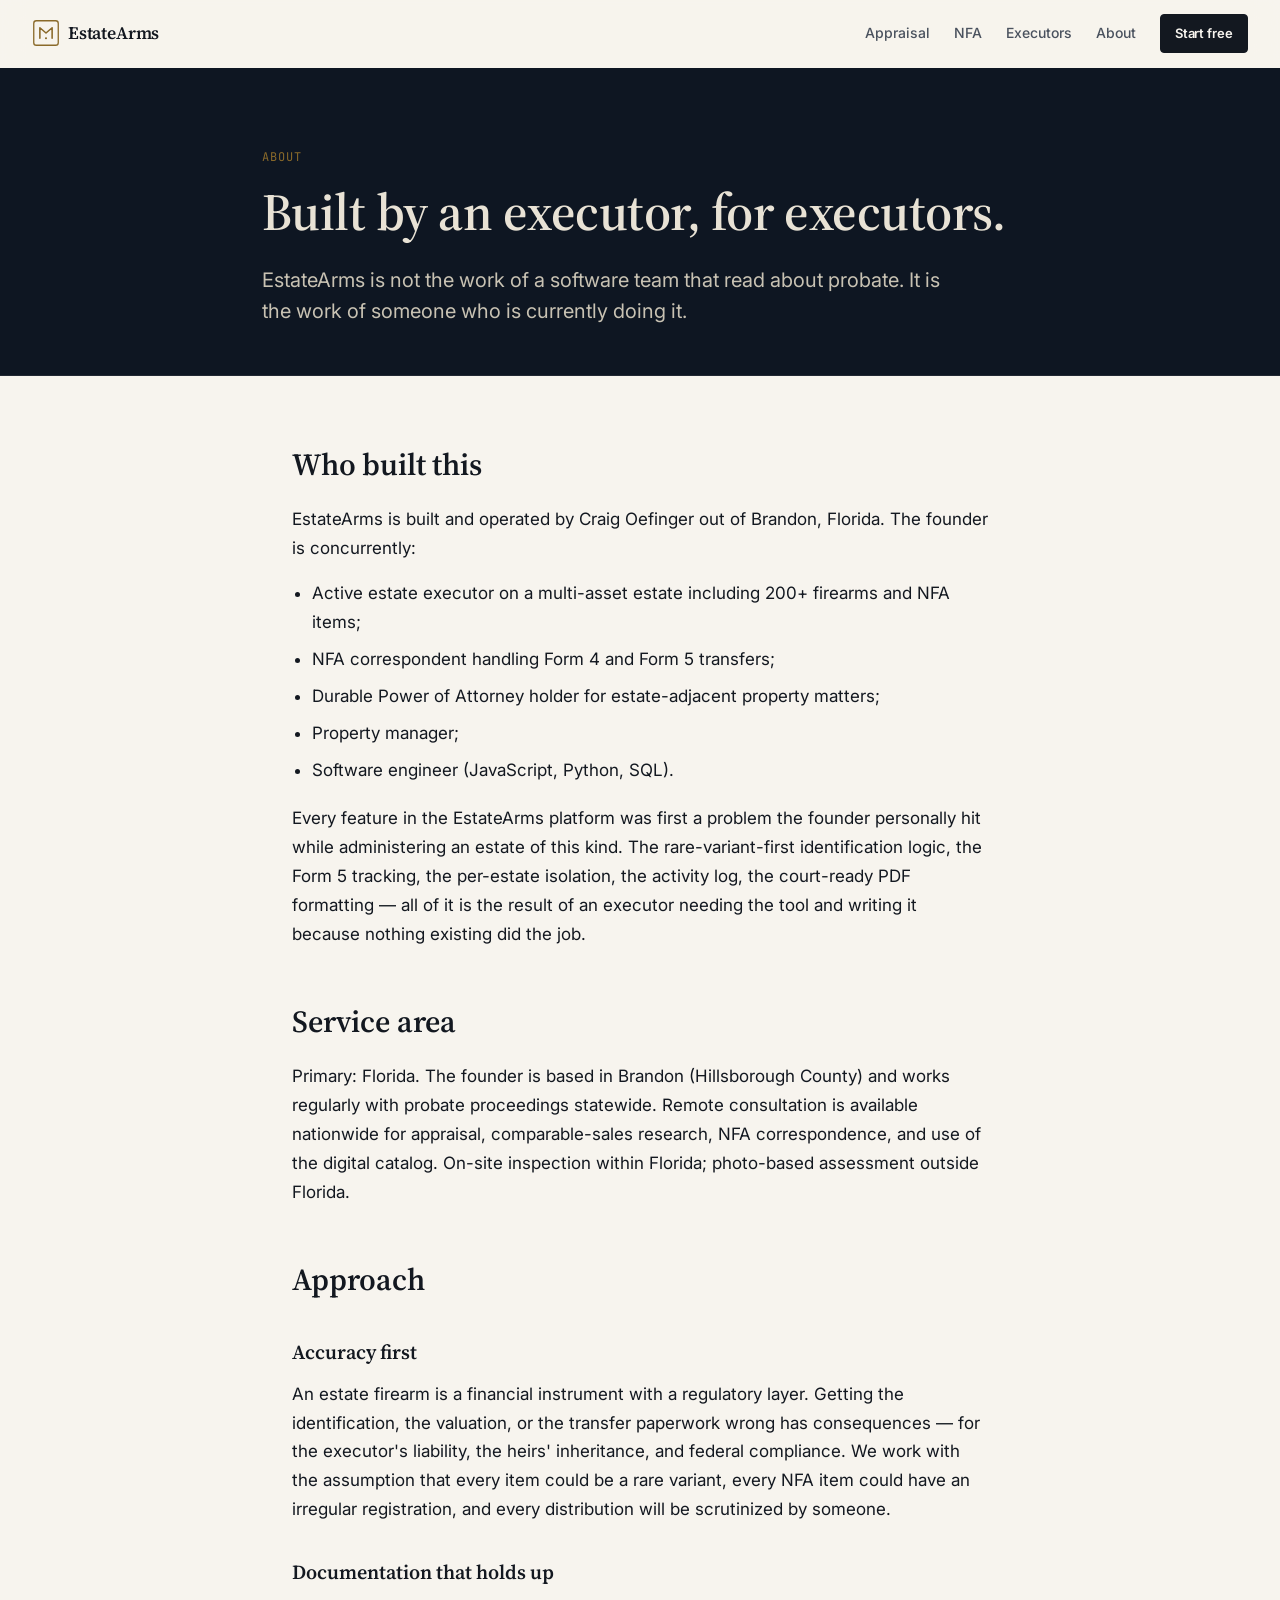
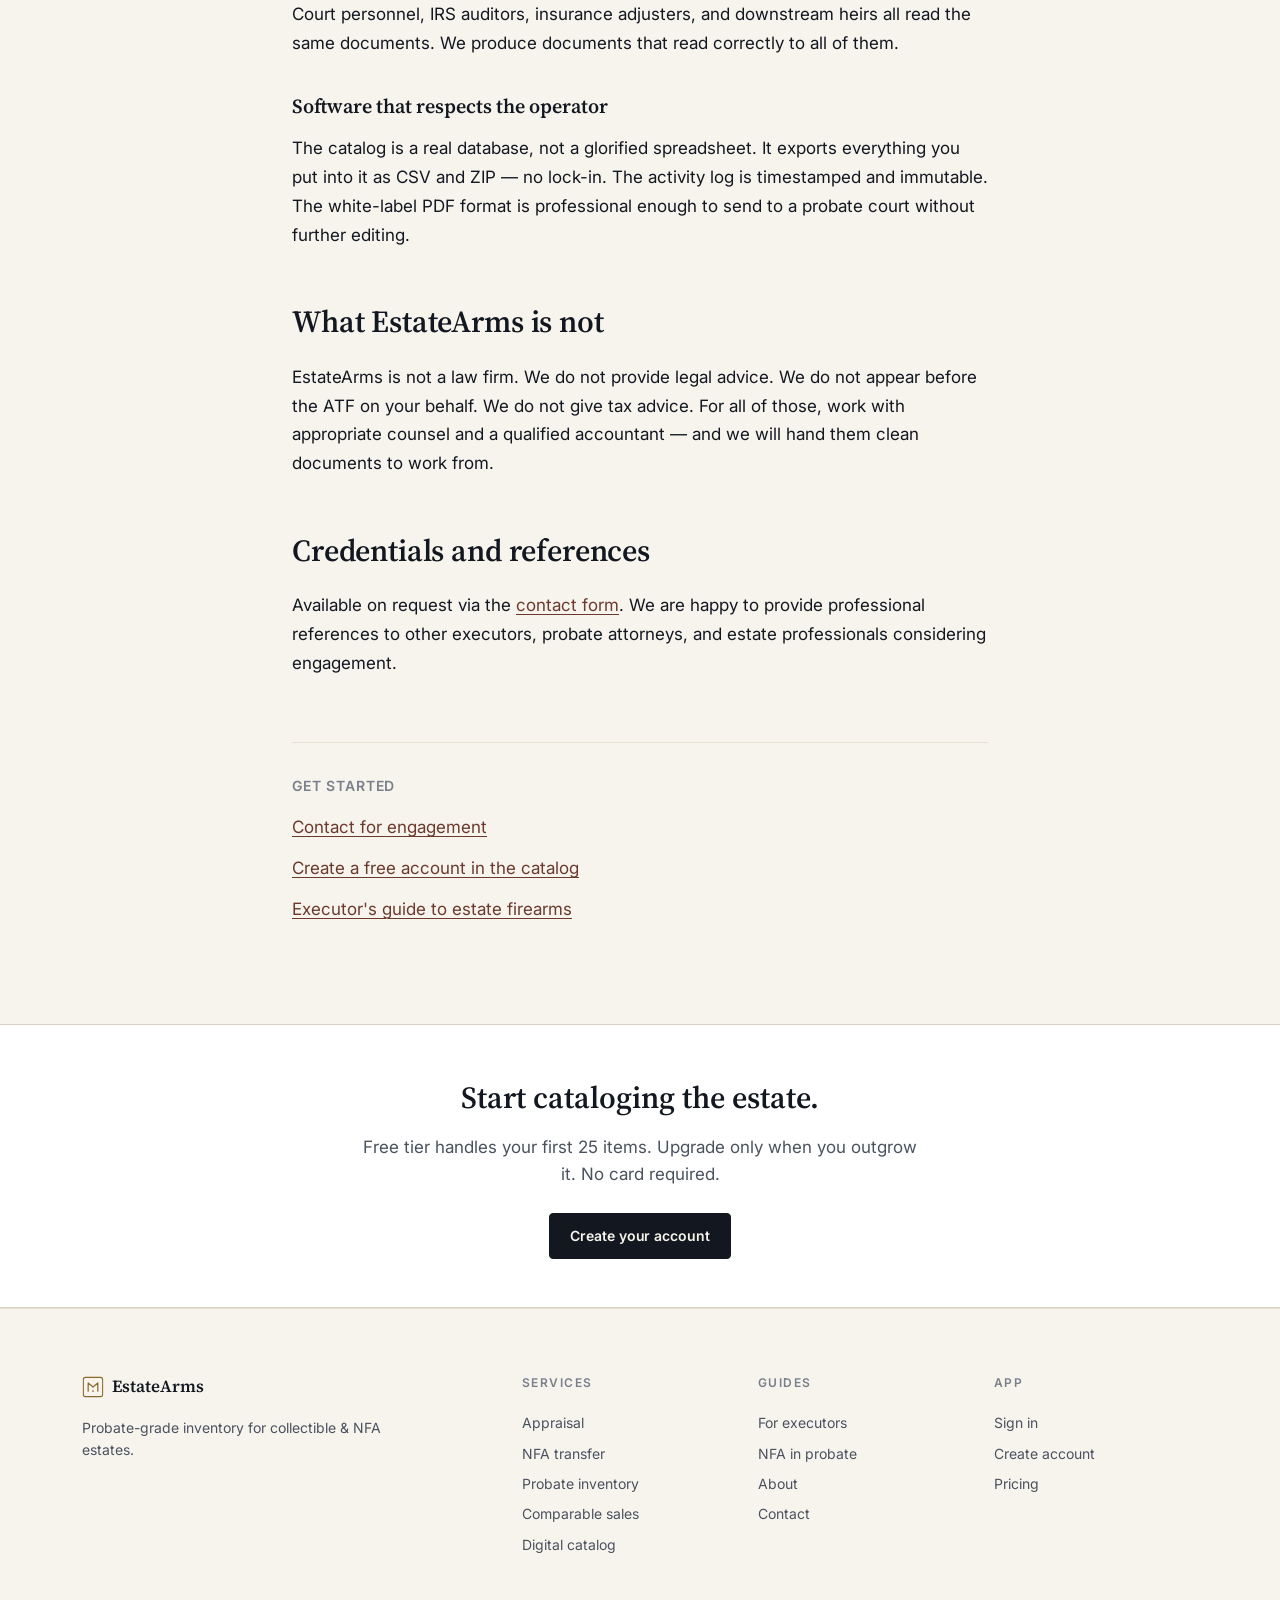
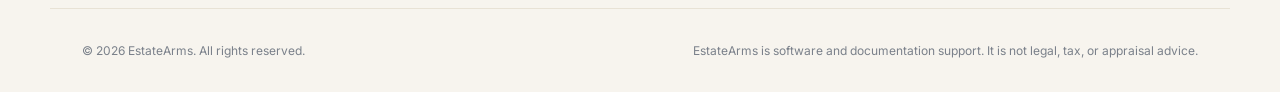
==== about.html @ 00a1a411 "feat: 9 content pages + llms.txt + sitemap + app subdomain split Marketing site now serves the full " ====
<!doctype html>
<html lang="en">
<head>
  <meta charset="utf-8" />
  <meta name="viewport" content="width=device-width, initial-scale=1" />
  <title>About EstateArms — EstateArms</title>
  <meta name="description" content="EstateArms was built by an active estate executor, NFA correspondent, durable power of attorney holder, and software engineer. Every feature first solved a real problem the founder hit while administering an estate of this kind." />
  <meta property="og:title" content="About EstateArms — EstateArms" />
  <meta property="og:description" content="EstateArms was built by an active estate executor, NFA correspondent, durable power of attorney holder, and software engineer. Every feature first solved a real problem the founder hit while administering an estate of this kind." />
  <meta property="og:type" content="article" />
  <link rel="canonical" href="https://estatearms.com/about" />
  <link rel="preconnect" href="https://fonts.googleapis.com" />
  <link rel="preconnect" href="https://fonts.gstatic.com" crossorigin />
  <link href="https://fonts.googleapis.com/css2?family=Source+Serif+4:opsz,wght@8..60,400;8..60,500;8..60,600;8..60,700&family=Inter:wght@400;500;600;700&family=JetBrains+Mono:wght@400;500&display=swap" rel="stylesheet" />
  <link rel="stylesheet" href="/styles.css" />
  <link rel="icon" type="image/svg+xml" href="/favicon.svg" />
</head>
<body>
  <header class="site-header">
    <a href="/" class="logo" aria-label="EstateArms home">
      <svg width="28" height="28" viewBox="0 0 32 32" fill="none" aria-hidden="true">
        <rect x="2" y="2" width="28" height="28" rx="3" stroke="currentColor" stroke-width="1.5" />
        <path d="M9 22 L9 10 L16 16 L23 10 L23 22" stroke="currentColor" stroke-width="1.8" stroke-linecap="round" stroke-linejoin="round" fill="none" />
        <circle cx="16" cy="22" r="1.2" fill="currentColor" />
      </svg>
      <span>EstateArms</span>
    </a>
    <nav class="site-nav" aria-label="Primary">
      <a href="/appraisal">Appraisal</a>
      <a href="/nfa">NFA</a>
      <a href="/executors">Executors</a>
      <a href="/about">About</a>
    </nav>
    <a href="https://app.estatearms.com/#/auth" class="btn btn-primary btn-sm">Start free</a>
  </header>

  <main>
    <section class="article-hero">
      <div class="container">
        <div class="crumb">About</div>
        <h1>Built by an executor, for executors.</h1>
        <p class="lede">EstateArms is not the work of a software team that read about probate. It is the work of someone who is currently doing it.</p>
      </div>
    </section>

    <section class="article-body">
      <div class="container">
<h2>Who built this</h2>
<p>EstateArms is built and operated by Craig Oefinger out of Brandon, Florida. The founder is concurrently:</p>
<ul>
  <li>Active estate executor on a multi-asset estate including 200+ firearms and NFA items;</li>
  <li>NFA correspondent handling Form 4 and Form 5 transfers;</li>
  <li>Durable Power of Attorney holder for estate-adjacent property matters;</li>
  <li>Property manager;</li>
  <li>Software engineer (JavaScript, Python, SQL).</li>
</ul>

<p>Every feature in the EstateArms platform was first a problem the founder personally hit while administering an estate of this kind. The rare-variant-first identification logic, the Form 5 tracking, the per-estate isolation, the activity log, the court-ready PDF formatting — all of it is the result of an executor needing the tool and writing it because nothing existing did the job.</p>

<h2>Service area</h2>
<p>Primary: Florida. The founder is based in Brandon (Hillsborough County) and works regularly with probate proceedings statewide. Remote consultation is available nationwide for appraisal, comparable-sales research, NFA correspondence, and use of the digital catalog. On-site inspection within Florida; photo-based assessment outside Florida.</p>

<h2>Approach</h2>
<h3>Accuracy first</h3>
<p>An estate firearm is a financial instrument with a regulatory layer. Getting the identification, the valuation, or the transfer paperwork wrong has consequences — for the executor's liability, the heirs' inheritance, and federal compliance. We work with the assumption that every item could be a rare variant, every NFA item could have an irregular registration, and every distribution will be scrutinized by someone.</p>

<h3>Documentation that holds up</h3>
<p>Court personnel, IRS auditors, insurance adjusters, and downstream heirs all read the same documents. We produce documents that read correctly to all of them.</p>

<h3>Software that respects the operator</h3>
<p>The catalog is a real database, not a glorified spreadsheet. It exports everything you put into it as CSV and ZIP — no lock-in. The activity log is timestamped and immutable. The white-label PDF format is professional enough to send to a probate court without further editing.</p>

<h2>What EstateArms is not</h2>
<p>EstateArms is not a law firm. We do not provide legal advice. We do not appear before the ATF on your behalf. We do not give tax advice. For all of those, work with appropriate counsel and a qualified accountant — and we will hand them clean documents to work from.</p>

<h2>Credentials and references</h2>
<p>Available on request via the <a href="/contact">contact form</a>. We are happy to provide professional references to other executors, probate attorneys, and estate professionals considering engagement.</p>

<div class="next-reading">
  <h3>Get started</h3>
  <ul>
    <li><a href="/contact">Contact for engagement</a></li>
    <li><a href="https://app.estatearms.com/#/auth">Create a free account in the catalog</a></li>
    <li><a href="/executors">Executor's guide to estate firearms</a></li>
  </ul>
</div>
      </div>
    </section>

    <section class="article-cta">
      <div class="container">
        <h3>Start cataloging the estate.</h3>
        <p>Free tier handles your first 25 items. Upgrade only when you outgrow it. No card required.</p>
        <a href="https://app.estatearms.com/#/auth" class="btn btn-primary">Create your account</a>
      </div>
    </section>
  </main>

  <footer class="site-footer">
    <div class="container footer-grid">
      <div class="footer-brand">
        <div class="footer-logo">
          <svg width="22" height="22" viewBox="0 0 32 32" fill="none" aria-hidden="true">
            <rect x="2" y="2" width="28" height="28" rx="3" stroke="currentColor" stroke-width="1.5" />
            <path d="M9 22 L9 10 L16 16 L23 10 L23 22" stroke="currentColor" stroke-width="1.8" stroke-linecap="round" stroke-linejoin="round" fill="none" />
            <circle cx="16" cy="22" r="1.2" fill="currentColor" />
          </svg>
          <span>EstateArms</span>
        </div>
        <p>Probate-grade inventory for collectible &amp; NFA estates.</p>
      </div>
      <div>
        <h4>Services</h4>
        <a href="/appraisal">Appraisal</a>
        <a href="/nfa">NFA transfer</a>
        <a href="/inventory">Probate inventory</a>
        <a href="/comparables">Comparable sales</a>
        <a href="/catalog">Digital catalog</a>
      </div>
      <div>
        <h4>Guides</h4>
        <a href="/executors">For executors</a>
        <a href="/nfa-probate">NFA in probate</a>
        <a href="/about">About</a>
        <a href="/contact">Contact</a>
      </div>
      <div>
        <h4>App</h4>
        <a href="https://app.estatearms.com/#/auth">Sign in</a>
        <a href="https://app.estatearms.com/#/auth">Create account</a>
        <a href="/#pricing">Pricing</a>
      </div>
    </div>
    <div class="container footer-bottom">
      <span>© 2026 EstateArms. All rights reserved.</span>
      <span>EstateArms is software and documentation support. It is not legal, tax, or appraisal advice.</span>
    </div>
  </footer>
</body>
</html>
---- styles.css ----
/* ───────────────────────── Tokens ───────────────────────── */
:root {
  /* Color: institutional / probate-grade. Deep navy + warm brass accent. */
  --bg: #f7f4ee;          /* warm off-white parchment */
  --bg-elev: #ffffff;
  --bg-dark: #0e1622;     /* deep navy near-black */
  --ink: #131820;         /* primary text */
  --ink-muted: #4a525e;
  --ink-faint: #7a808a;
  --rule: #d9d2c5;        /* warm rule line */
  --rule-soft: #e8e2d5;
  --accent: #8a6a2a;      /* aged brass */
  --accent-2: #6b3a2c;    /* burgundy / walnut */
  --accent-deep: #4d3a18;

  /* Type */
  --display: "Source Serif 4", "Source Serif Pro", "Iowan Old Style", Georgia, serif;
  --body: "Inter", system-ui, -apple-system, "Segoe UI", sans-serif;
  --mono: "JetBrains Mono", ui-monospace, "SF Mono", Menlo, monospace;

  /* Type scale (informational) */
  --text-xs: 0.75rem;
  --text-sm: 0.875rem;
  --text-base: 1rem;
  --text-md: 1.0625rem;
  --text-lg: 1.25rem;
  --text-xl: clamp(1.5rem, 2.4vw, 2rem);
  --text-2xl: clamp(2rem, 4vw, 3rem);
  --text-hero: clamp(2.25rem, 5vw, 4rem);

  /* Spacing */
  --space-1: 4px;
  --space-2: 8px;
  --space-3: 12px;
  --space-4: 16px;
  --space-5: 20px;
  --space-6: 24px;
  --space-8: 32px;
  --space-10: 40px;
  --space-12: 48px;
  --space-16: 64px;
  --space-20: 80px;
  --space-24: 96px;
  --space-32: 128px;

  --radius: 4px;
  --radius-lg: 10px;
  --shadow-sm: 0 1px 2px rgba(20, 18, 12, 0.06), 0 0 0 1px rgba(20, 18, 12, 0.04);
  --shadow-md: 0 8px 24px -8px rgba(20, 18, 12, 0.12), 0 0 0 1px rgba(20, 18, 12, 0.05);
}

/* ───────────────────────── Reset ───────────────────────── */
*, *::before, *::after { box-sizing: border-box; }
html { scroll-behavior: smooth; }
html, body { margin: 0; padding: 0; }
body {
  font-family: var(--body);
  color: var(--ink);
  background: var(--bg);
  font-size: var(--text-base);
  line-height: 1.6;
  -webkit-font-smoothing: antialiased;
  -moz-osx-font-smoothing: grayscale;
  text-rendering: optimizeLegibility;
}
img { max-width: 100%; display: block; }
a { color: inherit; text-decoration: none; }
button { font-family: inherit; }

/* ───────────────────────── Layout ───────────────────────── */
.container {
  width: 100%;
  max-width: 1180px;
  margin: 0 auto;
  padding: 0 clamp(16px, 4vw, 32px);
}
.container.narrow { max-width: 800px; }

.section {
  padding: clamp(var(--space-16), 9vw, var(--space-32)) 0;
  border-top: 1px solid var(--rule-soft);
}
.section:first-of-type { border-top: 0; }

/* ───────────────────────── Header ───────────────────────── */
.site-header {
  position: sticky;
  top: 0;
  z-index: 50;
  display: flex;
  align-items: center;
  gap: var(--space-6);
  padding: 14px clamp(16px, 4vw, 32px);
  background: rgba(247, 244, 238, 0.85);
  backdrop-filter: saturate(150%) blur(12px);
  border-bottom: 1px solid transparent;
  transition: border-color 0.3s ease, box-shadow 0.3s ease;
}
.site-header.scrolled {
  border-bottom-color: var(--rule-soft);
}
.logo {
  display: inline-flex;
  align-items: center;
  gap: 8px;
  font-family: var(--display);
  font-weight: 600;
  font-size: 1.1rem;
  letter-spacing: -0.01em;
  color: var(--ink);
}
.logo svg { color: var(--accent); }
.site-nav {
  display: flex;
  gap: var(--space-6);
  margin-left: auto;
  font-size: var(--text-sm);
}
.site-nav a {
  color: var(--ink-muted);
  font-weight: 500;
  transition: color 0.15s ease;
}
.site-nav a:hover { color: var(--ink); }

/* ───────────────────────── Buttons ───────────────────────── */
.btn {
  display: inline-flex;
  align-items: center;
  justify-content: center;
  gap: 8px;
  padding: 11px 20px;
  border-radius: var(--radius);
  font-size: var(--text-sm);
  font-weight: 600;
  letter-spacing: -0.005em;
  border: 1px solid transparent;
  cursor: pointer;
  transition: transform 0.12s ease, background 0.15s ease, border-color 0.15s ease, color 0.15s ease;
  white-space: nowrap;
}
.btn:active { transform: translateY(1px); }
.btn-sm { padding: 8px 14px; font-size: 13px; }
.btn-block { width: 100%; }

.btn-primary {
  background: var(--ink);
  color: var(--bg);
  border-color: var(--ink);
}
.btn-primary:hover {
  background: var(--accent-deep);
  border-color: var(--accent-deep);
}
.btn-outline {
  background: transparent;
  color: var(--ink);
  border-color: var(--ink);
}
.btn-outline:hover {
  background: var(--ink);
  color: var(--bg);
}
.btn-ghost {
  background: transparent;
  color: var(--ink);
  border-color: transparent;
}
.btn-ghost:hover { color: var(--accent-deep); }
.btn-secondary {
  background: var(--accent);
  color: #fff;
  border-color: var(--accent);
}
.btn-secondary:hover {
  background: var(--accent-deep);
  border-color: var(--accent-deep);
}

/* ───────────────────────── Hero ───────────────────────── */
.hero {
  padding: clamp(var(--space-16), 11vw, var(--space-32)) 0 clamp(var(--space-12), 8vw, var(--space-24));
  background:
    radial-gradient(ellipse 80% 60% at 50% 0%, rgba(138, 106, 42, 0.08), transparent 60%),
    var(--bg);
}
.eyebrow {
  display: inline-flex;
  align-items: center;
  gap: 8px;
  padding: 6px 12px;
  border: 1px solid var(--rule);
  border-radius: 999px;
  font-size: var(--text-xs);
  letter-spacing: 0.02em;
  color: var(--ink-muted);
  background: rgba(255, 255, 255, 0.6);
  margin-bottom: var(--space-8);
}
.eyebrow-dot {
  width: 6px; height: 6px;
  border-radius: 50%;
  background: var(--accent);
  box-shadow: 0 0 0 3px rgba(138, 106, 42, 0.18);
}
.hero-title {
  font-family: var(--display);
  font-size: var(--text-hero);
  line-height: 1.05;
  letter-spacing: -0.025em;
  font-weight: 500;
  margin: 0 0 var(--space-6);
  max-width: 22ch;
  color: var(--ink);
}
.hero-title em {
  font-style: italic;
  color: var(--accent-2);
}
.hero-lede {
  font-size: clamp(1.0625rem, 1.4vw, 1.25rem);
  line-height: 1.55;
  max-width: 58ch;
  margin: 0 0 var(--space-10);
  color: var(--ink-muted);
}
.hero-ctas {
  display: flex;
  flex-wrap: wrap;
  align-items: center;
  gap: var(--space-3);
  margin-bottom: var(--space-16);
}
.hero-meta {
  display: grid;
  grid-template-columns: repeat(4, 1fr);
  gap: var(--space-6);
  padding-top: var(--space-8);
  border-top: 1px solid var(--rule);
  max-width: 720px;
}
.hero-meta > div {
  display: flex;
  flex-direction: column;
}
.hero-meta strong {
  font-family: var(--display);
  font-size: 1.4rem;
  letter-spacing: -0.01em;
  font-weight: 600;
  color: var(--ink);
}
.hero-meta span {
  font-size: var(--text-xs);
  text-transform: uppercase;
  letter-spacing: 0.06em;
  color: var(--ink-faint);
  margin-top: 4px;
}

/* ───────────────────────── Section headings ───────────────────────── */
.section-eyebrow {
  display: inline-block;
  font-size: var(--text-xs);
  text-transform: uppercase;
  letter-spacing: 0.14em;
  font-weight: 600;
  color: var(--accent);
  margin-bottom: var(--space-4);
}
.section-title {
  font-family: var(--display);
  font-size: var(--text-2xl);
  font-weight: 500;
  line-height: 1.12;
  letter-spacing: -0.02em;
  margin: 0 0 var(--space-6);
  max-width: 24ch;
  color: var(--ink);
}
.section-title em {
  font-style: italic;
  color: var(--accent-2);
}
.section-lede {
  font-size: var(--text-md);
  line-height: 1.6;
  color: var(--ink-muted);
  max-width: 65ch;
  margin: 0 0 var(--space-12);
}

/* ───────────────────────── Problem section ───────────────────────── */
.pain-grid {
  display: grid;
  grid-template-columns: repeat(auto-fit, minmax(280px, 1fr));
  gap: var(--space-8);
  margin-top: var(--space-12);
}
.pain {
  padding: var(--space-8);
  background: var(--bg-elev);
  border: 1px solid var(--rule-soft);
  border-radius: var(--radius-lg);
}
.pain-num {
  font-family: var(--mono);
  font-size: var(--text-xs);
  color: var(--accent);
  letter-spacing: 0.12em;
  margin-bottom: var(--space-4);
}
.pain h3 {
  font-family: var(--display);
  font-size: var(--text-lg);
  font-weight: 600;
  margin: 0 0 var(--space-2);
  letter-spacing: -0.01em;
  color: var(--ink);
}
.pain p {
  margin: 0;
  color: var(--ink-muted);
  font-size: var(--text-sm);
  line-height: 1.6;
}

/* ───────────────────────── Feature grid ───────────────────────── */
.feature-grid {
  display: grid;
  grid-template-columns: repeat(auto-fit, minmax(260px, 1fr));
  gap: 1px;
  background: var(--rule-soft);
  border: 1px solid var(--rule-soft);
  border-radius: var(--radius-lg);
  overflow: hidden;
  margin-top: var(--space-8);
}
.feature {
  padding: var(--space-8);
  background: var(--bg-elev);
  display: flex;
  flex-direction: column;
  gap: var(--space-3);
}
.feature-icon {
  width: 40px; height: 40px;
  display: inline-flex;
  align-items: center;
  justify-content: center;
  border-radius: var(--radius);
  background: rgba(138, 106, 42, 0.1);
  color: var(--accent-deep);
  margin-bottom: var(--space-2);
}
.feature h3 {
  font-family: var(--display);
  font-size: var(--text-md);
  font-weight: 600;
  margin: 0;
  letter-spacing: -0.005em;
  line-height: 1.3;
}
.feature p {
  margin: 0;
  color: var(--ink-muted);
  font-size: var(--text-sm);
  line-height: 1.55;
}
.feature em { color: var(--ink); font-style: italic; }

/* ───────────────────────── Audiences ───────────────────────── */
.audiences { background: var(--bg-elev); }
.audience-grid {
  display: grid;
  grid-template-columns: repeat(auto-fit, minmax(280px, 1fr));
  gap: var(--space-6);
  margin-top: var(--space-10);
}
.audience {
  padding: var(--space-10) var(--space-8);
  border: 1px solid var(--rule);
  border-radius: var(--radius-lg);
  background: var(--bg);
}
.audience-highlight {
  background: var(--bg-dark);
  color: #f3eede;
  border-color: var(--bg-dark);
}
.audience-tag {
  display: inline-block;
  font-size: var(--text-xs);
  text-transform: uppercase;
  letter-spacing: 0.12em;
  color: var(--accent);
  margin-bottom: var(--space-4);
}
.audience-highlight .audience-tag { color: #d6b163; }
.audience h3 {
  font-family: var(--display);
  font-size: var(--text-lg);
  font-weight: 600;
  margin: 0 0 var(--space-3);
  letter-spacing: -0.01em;
  line-height: 1.25;
}
.audience p {
  font-size: var(--text-sm);
  line-height: 1.6;
  margin: 0 0 var(--space-5);
  color: var(--ink-muted);
}
.audience-highlight p { color: #c9c1a8; }
.audience-list {
  list-style: none;
  margin: 0;
  padding: 0;
  font-size: var(--text-sm);
}
.audience-list li {
  padding: 8px 0;
  border-top: 1px solid var(--rule-soft);
  display: flex;
  align-items: center;
  gap: 8px;
}
.audience-highlight .audience-list li { border-top-color: rgba(255, 255, 255, 0.1); }
.audience-list li::before {
  content: "›";
  color: var(--accent);
  font-family: var(--display);
}

/* ───────────────────────── Pricing ───────────────────────── */
.price-grid {
  display: grid;
  grid-template-columns: repeat(4, 1fr);
  gap: var(--space-4);
  margin-top: var(--space-10);
}
@media (max-width: 1000px) {
  .price-grid { grid-template-columns: repeat(2, 1fr); }
}
@media (max-width: 560px) {
  .price-grid { grid-template-columns: 1fr; }
}
.price-card {
  position: relative;
  display: flex;
  flex-direction: column;
  padding: var(--space-8);
  background: var(--bg-elev);
  border: 1px solid var(--rule);
  border-radius: var(--radius-lg);
  min-height: 460px;
}
.price-featured {
  background: var(--bg-dark);
  color: #f3eede;
  border-color: var(--bg-dark);
  transform: translateY(-8px);
  box-shadow: var(--shadow-md);
}
@media (max-width: 1000px) { .price-featured { transform: none; } }
.price-tag {
  position: absolute;
  top: -12px;
  left: 50%;
  transform: translateX(-50%);
  background: var(--accent);
  color: #fff;
  font-size: var(--text-xs);
  letter-spacing: 0.08em;
  text-transform: uppercase;
  padding: 4px 12px;
  border-radius: 999px;
}
.price-name {
  font-family: var(--display);
  font-size: var(--text-md);
  font-weight: 600;
  margin: 0 0 var(--space-4);
  letter-spacing: -0.005em;
}
.price-amount {
  font-family: var(--display);
  font-size: 2.5rem;
  font-weight: 500;
  letter-spacing: -0.02em;
  line-height: 1;
  margin-bottom: var(--space-2);
}
.price-amount span {
  font-size: var(--text-sm);
  color: var(--ink-faint);
  font-weight: 400;
  font-family: var(--body);
}
.price-featured .price-amount span { color: #c9c1a8; }
.price-blurb {
  font-size: var(--text-sm);
  color: var(--ink-muted);
  margin: 0 0 var(--space-6);
}
.price-featured .price-blurb { color: #c9c1a8; }
.price-features {
  list-style: none;
  margin: 0 0 var(--space-8);
  padding: 0;
  font-size: var(--text-sm);
  flex: 1;
}
.price-features li {
  padding: 8px 0;
  border-top: 1px solid var(--rule-soft);
  display: flex;
  align-items: center;
  gap: 8px;
}
.price-featured .price-features li { border-top-color: rgba(255, 255, 255, 0.1); }
.price-features li::before {
  content: "✓";
  color: var(--accent);
  font-size: 12px;
}
.price-features li.muted {
  color: var(--ink-faint);
}
.price-features li.muted::before { content: "—"; color: var(--ink-faint); }
.price-featured .price-features li.muted { color: rgba(243, 238, 222, 0.4); }

.price-featured .btn-primary {
  background: var(--accent);
  border-color: var(--accent);
  color: #fff;
}
.price-featured .btn-primary:hover {
  background: #b8902f;
  border-color: #b8902f;
}

/* one-time card */
.price-onetime {
  margin-top: var(--space-12);
  padding: var(--space-8);
  background: var(--bg-elev);
  border: 1px dashed var(--rule);
  border-radius: var(--radius-lg);
  display: flex;
  align-items: center;
  gap: var(--space-8);
  flex-wrap: wrap;
}
.price-onetime > div { flex: 1; min-width: 280px; }
.onetime-eyebrow {
  font-size: var(--text-xs);
  text-transform: uppercase;
  letter-spacing: 0.12em;
  color: var(--accent);
  margin-bottom: 4px;
}
.onetime-title {
  font-family: var(--display);
  font-size: var(--text-lg);
  font-weight: 600;
  margin: 0 0 var(--space-2);
  letter-spacing: -0.005em;
}
.price-onetime p {
  margin: 0;
  font-size: var(--text-sm);
  color: var(--ink-muted);
  max-width: 60ch;
  line-height: 1.6;
}

/* ───────────────────────── Trust quote ───────────────────────── */
.trust {
  background: var(--bg);
}
.quote {
  margin: 0;
  padding: var(--space-12) 0;
  font-family: var(--display);
  font-size: clamp(1.25rem, 2vw, 1.625rem);
  line-height: 1.4;
  color: var(--ink);
  font-style: italic;
  letter-spacing: -0.01em;
}
.quote p { margin: 0 0 var(--space-6); }
.quote footer {
  font-family: var(--body);
  font-style: normal;
  font-size: var(--text-sm);
  color: var(--ink-muted);
  letter-spacing: 0.02em;
}

/* ───────────────────────── FAQ ───────────────────────── */
.faq details {
  border-bottom: 1px solid var(--rule-soft);
  padding: var(--space-5) 0;
}
.faq details:first-of-type { border-top: 1px solid var(--rule-soft); margin-top: var(--space-8); }
.faq summary {
  font-family: var(--display);
  font-size: var(--text-md);
  font-weight: 600;
  letter-spacing: -0.005em;
  cursor: pointer;
  list-style: none;
  position: relative;
  padding-right: 32px;
  color: var(--ink);
}
.faq summary::-webkit-details-marker { display: none; }
.faq summary::after {
  content: "+";
  position: absolute;
  right: 0;
  top: 0;
  font-size: 1.4rem;
  color: var(--accent);
  font-family: var(--body);
  font-weight: 400;
  transition: transform 0.2s ease;
}
.faq details[open] summary::after {
  content: "−";
}
.faq details p {
  margin: var(--space-3) 0 0;
  color: var(--ink-muted);
  font-size: var(--text-sm);
  line-height: 1.65;
  max-width: 65ch;
}

/* ───────────────────────── CTA Band ───────────────────────── */
.cta-band {
  background: var(--bg-dark);
  color: #f3eede;
  border-top: 0;
  text-align: center;
}
.cta-title {
  font-family: var(--display);
  font-size: var(--text-2xl);
  font-weight: 500;
  letter-spacing: -0.02em;
  margin: 0 0 var(--space-4);
  color: #fff;
}
.cta-lede {
  font-size: var(--text-md);
  color: #c9c1a8;
  max-width: 50ch;
  margin: 0 auto var(--space-10);
  line-height: 1.55;
}
.waitlist-form {
  display: flex;
  gap: var(--space-3);
  max-width: 580px;
  margin: 0 auto;
  flex-wrap: wrap;
}
.waitlist-form input[type="email"],
.waitlist-form select {
  flex: 1;
  min-width: 200px;
  padding: 13px 16px;
  border-radius: var(--radius);
  border: 1px solid rgba(255, 255, 255, 0.18);
  background: rgba(255, 255, 255, 0.04);
  color: #fff;
  font-family: inherit;
  font-size: var(--text-sm);
  appearance: none;
  -webkit-appearance: none;
}
.waitlist-form select {
  background-image: url("data:image/svg+xml;utf8,<svg xmlns='http://www.w3.org/2000/svg' width='12' height='8' viewBox='0 0 12 8' fill='none' stroke='%23c9c1a8' stroke-width='1.5'><path d='M1 1l5 5 5-5'/></svg>");
  background-repeat: no-repeat;
  background-position: right 14px center;
  padding-right: 38px;
}
.waitlist-form input::placeholder { color: rgba(243, 238, 222, 0.45); }
.waitlist-form input:focus,
.waitlist-form select:focus {
  outline: 2px solid var(--accent);
  outline-offset: 2px;
  border-color: var(--accent);
}
.waitlist-form .btn {
  background: var(--accent);
  color: #fff;
  border-color: var(--accent);
  padding: 13px 22px;
}
.waitlist-form .btn:hover {
  background: #b8902f;
  border-color: #b8902f;
}
.waitlist-success {
  max-width: 580px;
  margin: var(--space-6) auto 0;
  padding: var(--space-4);
  border-radius: var(--radius);
  background: rgba(138, 106, 42, 0.18);
  border: 1px solid rgba(138, 106, 42, 0.4);
  color: #f3eede;
  font-size: var(--text-sm);
}
.cta-fineprint {
  font-size: var(--text-xs);
  color: rgba(243, 238, 222, 0.5);
  margin: var(--space-6) 0 0;
  letter-spacing: 0.02em;
}

/* ───────────────────────── Footer ───────────────────────── */
.site-footer {
  padding: var(--space-16) 0 var(--space-8);
  border-top: 1px solid var(--rule-soft);
  background: var(--bg);
}
.footer-grid {
  display: grid;
  grid-template-columns: 2fr 1fr 1fr 1fr;
  gap: var(--space-8);
  margin-bottom: var(--space-12);
}
@media (max-width: 700px) {
  .footer-grid { grid-template-columns: 1fr 1fr; }
}
.footer-brand p {
  font-size: var(--text-sm);
  color: var(--ink-muted);
  max-width: 36ch;
  margin: var(--space-3) 0 0;
  line-height: 1.55;
}
.footer-logo {
  display: inline-flex;
  align-items: center;
  gap: 8px;
  font-family: var(--display);
  font-weight: 600;
  font-size: var(--text-md);
  color: var(--ink);
}
.footer-logo svg { color: var(--accent); }
.site-footer h4 {
  font-size: var(--text-xs);
  text-transform: uppercase;
  letter-spacing: 0.12em;
  color: var(--ink-faint);
  margin: 0 0 var(--space-4);
  font-weight: 600;
}
.site-footer a {
  display: block;
  font-size: var(--text-sm);
  color: var(--ink-muted);
  padding: 4px 0;
  transition: color 0.15s ease;
}
.site-footer a:hover { color: var(--accent-deep); }
.footer-bottom {
  display: flex;
  justify-content: space-between;
  flex-wrap: wrap;
  gap: var(--space-3);
  padding-top: var(--space-8);
  border-top: 1px solid var(--rule-soft);
  font-size: var(--text-xs);
  color: var(--ink-faint);
}

/* ───────────────────────── Responsive ───────────────────────── */
@media (max-width: 720px) {
  .site-nav { display: none; }
  .hero-meta { grid-template-columns: repeat(2, 1fr); gap: var(--space-4); }
  .hero-title { max-width: 100%; }
  .pain-grid, .audience-grid { gap: var(--space-4); }
  .waitlist-form { flex-direction: column; }
  .waitlist-form input,
  .waitlist-form select,
  .waitlist-form .btn { width: 100%; }
  .price-onetime { flex-direction: column; align-items: flex-start; }
}

/* prevent header overlap on anchor jumps */
:where(#features, #audiences, #pricing, #faq, #waitlist) { scroll-margin-top: 72px; }

/* ───────────────────────── Article / content pages ───────────────────────── */
.article-hero {
  background: var(--bg-dark);
  color: #e8e2d5;
  padding: var(--space-20) 0 var(--space-12);
  border-bottom: 1px solid rgba(255,255,255,0.08);
}
.article-hero .container { max-width: 820px; }
.article-hero .crumb {
  font-family: var(--mono);
  font-size: var(--text-xs);
  letter-spacing: 0.08em;
  text-transform: uppercase;
  color: var(--accent);
  margin-bottom: var(--space-4);
}
.article-hero h1 {
  font-family: var(--display);
  font-size: clamp(2rem, 4.5vw, 3.25rem);
  line-height: 1.12;
  font-weight: 600;
  margin: 0 0 var(--space-6);
  letter-spacing: -0.01em;
}
.article-hero .lede {
  font-size: var(--text-lg);
  line-height: 1.55;
  color: #c8c2b3;
  margin: 0;
  max-width: 700px;
}

.article-body {
  padding: var(--space-16) 0 var(--space-20);
}
.article-body .container { max-width: 760px; }
.article-body h2 {
  font-family: var(--display);
  font-size: var(--text-xl);
  font-weight: 600;
  margin: var(--space-12) 0 var(--space-4);
  letter-spacing: -0.005em;
}
.article-body h2:first-child { margin-top: 0; }
.article-body h3 {
  font-family: var(--display);
  font-size: var(--text-lg);
  font-weight: 600;
  margin: var(--space-8) 0 var(--space-3);
  color: var(--ink);
}
.article-body p,
.article-body li {
  font-size: var(--text-md);
  line-height: 1.7;
  color: var(--ink);
}
.article-body p { margin: 0 0 var(--space-4); }
.article-body ul,
.article-body ol { padding-left: 1.25rem; margin: 0 0 var(--space-5); }
.article-body li { margin-bottom: var(--space-2); }
.article-body a {
  color: var(--accent-2);
  text-decoration: underline;
  text-decoration-thickness: 1px;
  text-underline-offset: 3px;
}
.article-body a:hover { color: var(--accent-deep); }
.article-body strong { color: var(--ink); font-weight: 600; }
.article-body em { font-style: italic; }
.article-body blockquote {
  border-left: 3px solid var(--accent);
  margin: var(--space-6) 0;
  padding: var(--space-2) 0 var(--space-2) var(--space-5);
  color: var(--ink-muted);
  font-family: var(--display);
  font-size: var(--text-md);
  font-style: italic;
}
.article-body .callout {
  background: var(--bg-elev);
  border: 1px solid var(--rule);
  border-left: 3px solid var(--accent);
  padding: var(--space-5) var(--space-6);
  margin: var(--space-6) 0;
  border-radius: var(--radius);
}
.article-body .callout p:last-child { margin-bottom: 0; }
.article-body .callout .label {
  font-family: var(--mono);
  font-size: var(--text-xs);
  letter-spacing: 0.08em;
  text-transform: uppercase;
  color: var(--accent);
  margin-bottom: var(--space-2);
  display: block;
}

.article-body .next-reading {
  margin-top: var(--space-16);
  padding-top: var(--space-8);
  border-top: 1px solid var(--rule-soft);
}
.article-body .next-reading h3 {
  font-family: var(--body);
  font-size: var(--text-sm);
  font-weight: 600;
  letter-spacing: 0.06em;
  text-transform: uppercase;
  color: var(--ink-faint);
  margin: 0 0 var(--space-4);
}
.article-body .next-reading ul {
  list-style: none;
  padding-left: 0;
}
.article-body .next-reading li { margin-bottom: var(--space-3); }

.article-cta {
  background: var(--bg-elev);
  border-top: 1px solid var(--rule);
  border-bottom: 1px solid var(--rule);
  padding: var(--space-12) 0;
  text-align: center;
}
.article-cta h3 {
  font-family: var(--display);
  font-size: var(--text-xl);
  font-weight: 600;
  margin: 0 0 var(--space-3);
}
.article-cta p {
  font-size: var(--text-md);
  color: var(--ink-muted);
  max-width: 560px;
  margin: 0 auto var(--space-6);
}

/* Contact form */
.contact-form {
  display: grid;
  gap: var(--space-4);
  margin-top: var(--space-8);
}
.contact-form label {
  display: flex;
  flex-direction: column;
  font-size: var(--text-sm);
  font-weight: 500;
  color: var(--ink-muted);
  gap: var(--space-2);
}
.contact-form input,
.contact-form select,
.contact-form textarea {
  padding: var(--space-3) var(--space-4);
  border: 1px solid var(--rule);
  border-radius: var(--radius);
  font-family: var(--body);
  font-size: var(--text-base);
  background: var(--bg-elev);
  color: var(--ink);
}
.contact-form textarea { resize: vertical; min-height: 140px; }
.contact-form input:focus,
.contact-form select:focus,
.contact-form textarea:focus {
  outline: 2px solid var(--accent);
  outline-offset: 1px;
  border-color: var(--accent);
}
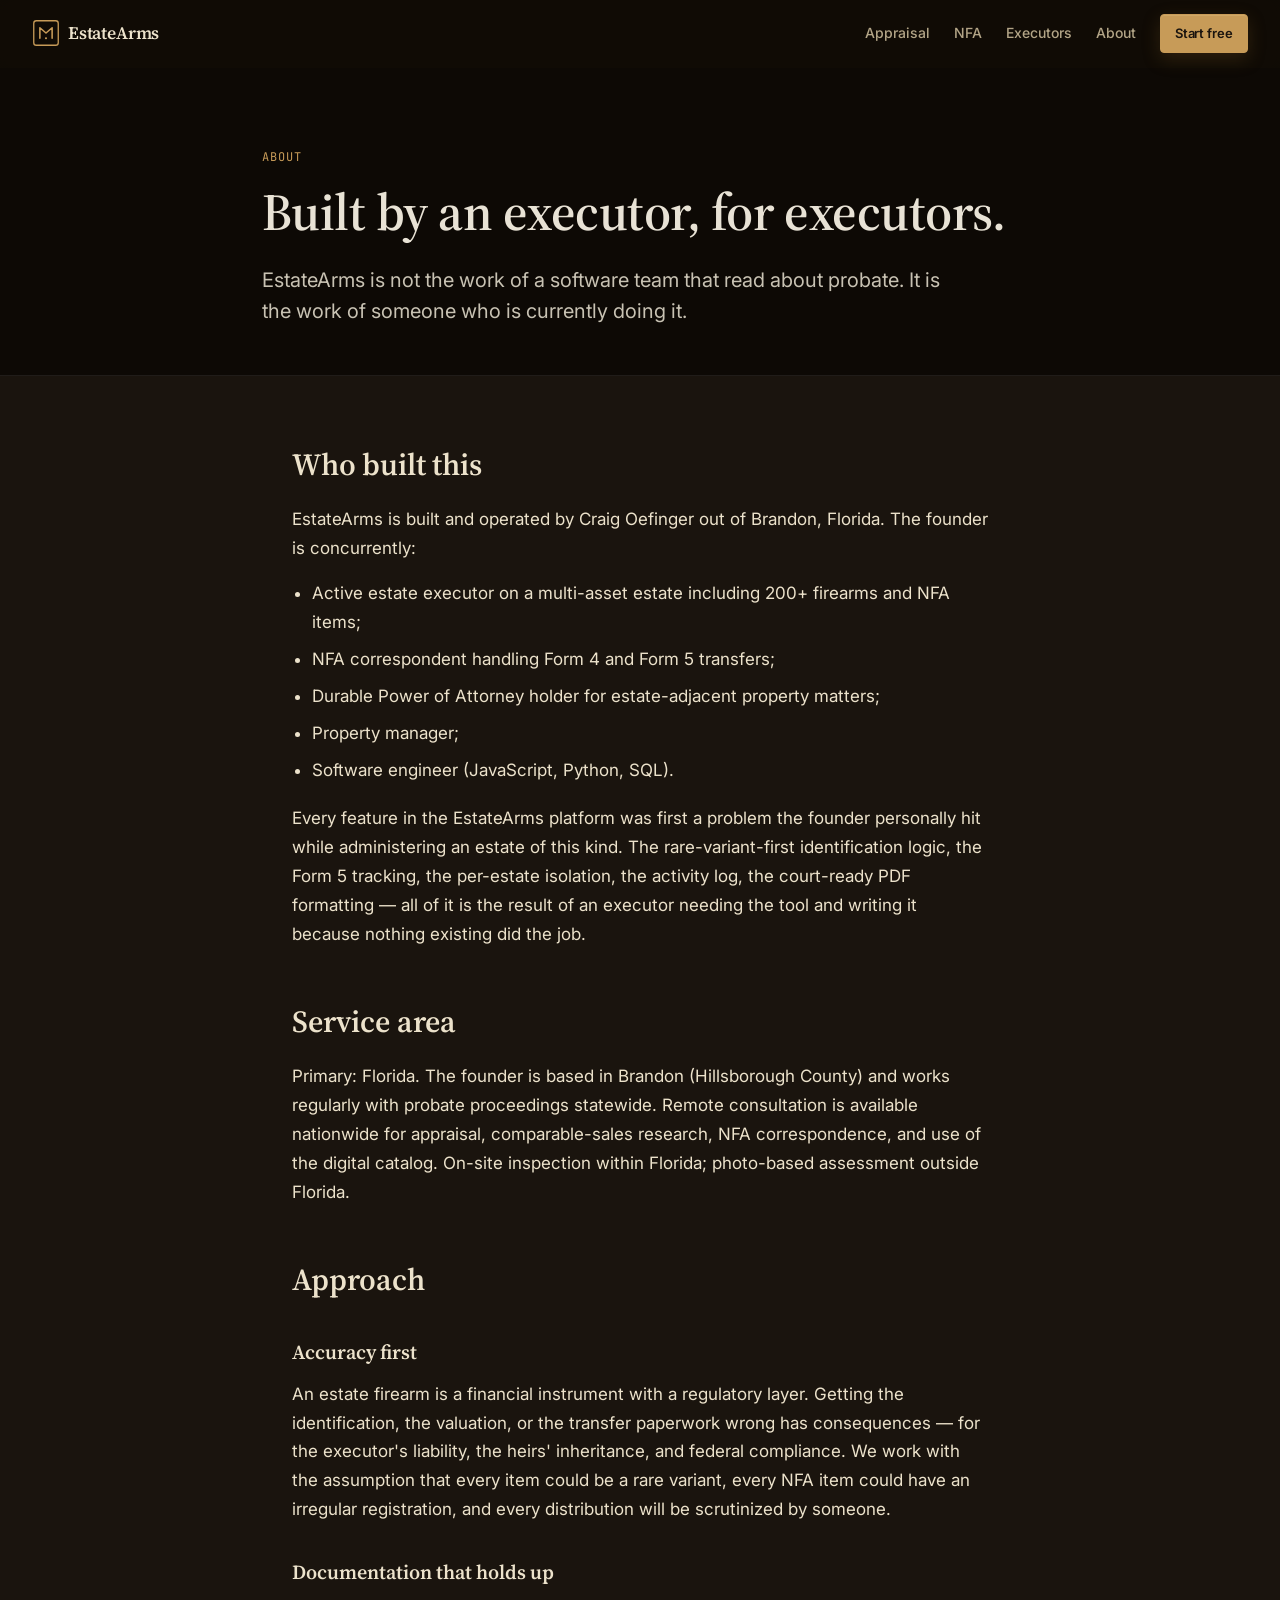
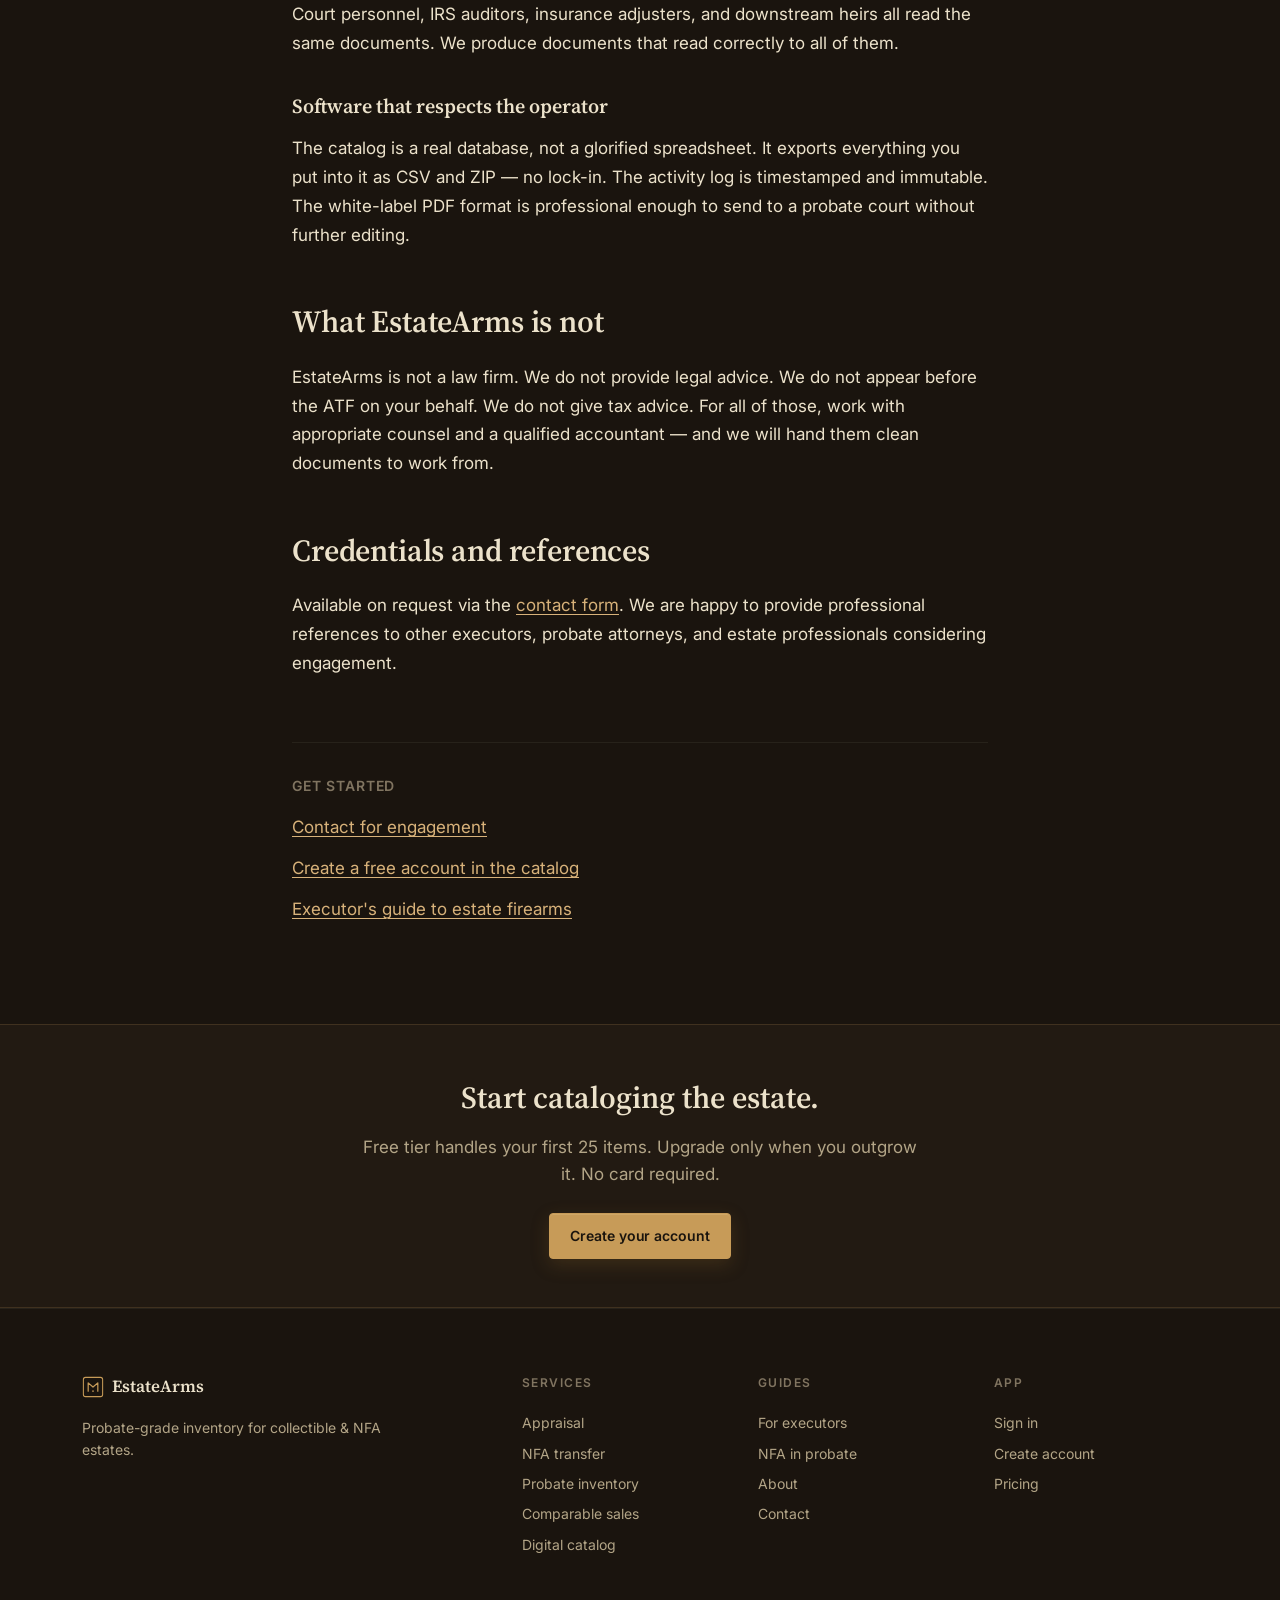
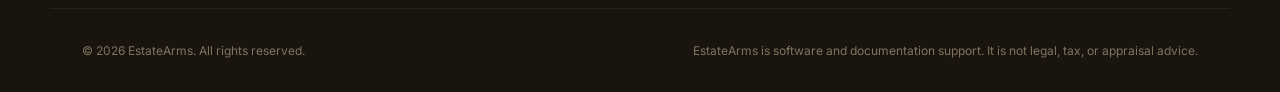
==== commit 15bead3b: "refactor(site): warm walnut palette + working tabs - Color shift: bright parchment palette → deep wa" ====
--- a/about.html
+++ b/about.html
@@ -8,16 +8,16 @@
   <meta property="og:title" content="About EstateArms — EstateArms" />
   <meta property="og:description" content="EstateArms was built by an active estate executor, NFA correspondent, durable power of attorney holder, and software engineer. Every feature first solved a real problem the founder hit while administering an estate of this kind." />
   <meta property="og:type" content="article" />
-  <link rel="canonical" href="https://estatearms.com/about" />
+  <link rel="canonical" href="https://estatearms.com/about.html" />
   <link rel="preconnect" href="https://fonts.googleapis.com" />
   <link rel="preconnect" href="https://fonts.gstatic.com" crossorigin />
   <link href="https://fonts.googleapis.com/css2?family=Source+Serif+4:opsz,wght@8..60,400;8..60,500;8..60,600;8..60,700&family=Inter:wght@400;500;600;700&family=JetBrains+Mono:wght@400;500&display=swap" rel="stylesheet" />
-  <link rel="stylesheet" href="/styles.css" />
-  <link rel="icon" type="image/svg+xml" href="/favicon.svg" />
+  <link rel="stylesheet" href="styles.css" />
+  <link rel="icon" type="image/svg+xml" href="favicon.svg" />
 </head>
 <body>
   <header class="site-header">
-    <a href="/" class="logo" aria-label="EstateArms home">
+    <a href="index.html" class="logo" aria-label="EstateArms home">
       <svg width="28" height="28" viewBox="0 0 32 32" fill="none" aria-hidden="true">
         <rect x="2" y="2" width="28" height="28" rx="3" stroke="currentColor" stroke-width="1.5" />
         <path d="M9 22 L9 10 L16 16 L23 10 L23 22" stroke="currentColor" stroke-width="1.8" stroke-linecap="round" stroke-linejoin="round" fill="none" />
@@ -26,10 +26,10 @@
       <span>EstateArms</span>
     </a>
     <nav class="site-nav" aria-label="Primary">
-      <a href="/appraisal">Appraisal</a>
-      <a href="/nfa">NFA</a>
-      <a href="/executors">Executors</a>
-      <a href="/about">About</a>
+      <a href="appraisal.html">Appraisal</a>
+      <a href="nfa.html">NFA</a>
+      <a href="executors.html">Executors</a>
+      <a href="about.html">About</a>
     </nav>
     <a href="https://app.estatearms.com/#/auth" class="btn btn-primary btn-sm">Start free</a>
   </header>
@@ -74,14 +74,14 @@
 <p>EstateArms is not a law firm. We do not provide legal advice. We do not appear before the ATF on your behalf. We do not give tax advice. For all of those, work with appropriate counsel and a qualified accountant — and we will hand them clean documents to work from.</p>
 
 <h2>Credentials and references</h2>
-<p>Available on request via the <a href="/contact">contact form</a>. We are happy to provide professional references to other executors, probate attorneys, and estate professionals considering engagement.</p>
+<p>Available on request via the <a href="contact.html">contact form</a>. We are happy to provide professional references to other executors, probate attorneys, and estate professionals considering engagement.</p>
 
 <div class="next-reading">
   <h3>Get started</h3>
   <ul>
-    <li><a href="/contact">Contact for engagement</a></li>
+    <li><a href="contact.html">Contact for engagement</a></li>
     <li><a href="https://app.estatearms.com/#/auth">Create a free account in the catalog</a></li>
-    <li><a href="/executors">Executor's guide to estate firearms</a></li>
+    <li><a href="executors.html">Executor's guide to estate firearms</a></li>
   </ul>
 </div>
       </div>
@@ -111,18 +111,18 @@
       </div>
       <div>
         <h4>Services</h4>
-        <a href="/appraisal">Appraisal</a>
-        <a href="/nfa">NFA transfer</a>
-        <a href="/inventory">Probate inventory</a>
-        <a href="/comparables">Comparable sales</a>
-        <a href="/catalog">Digital catalog</a>
+        <a href="appraisal.html">Appraisal</a>
+        <a href="nfa.html">NFA transfer</a>
+        <a href="inventory.html">Probate inventory</a>
+        <a href="comparables.html">Comparable sales</a>
+        <a href="catalog.html">Digital catalog</a>
       </div>
       <div>
         <h4>Guides</h4>
-        <a href="/executors">For executors</a>
-        <a href="/nfa-probate">NFA in probate</a>
-        <a href="/about">About</a>
-        <a href="/contact">Contact</a>
+        <a href="executors.html">For executors</a>
+        <a href="nfa-probate.html">NFA in probate</a>
+        <a href="about.html">About</a>
+        <a href="contact.html">Contact</a>
       </div>
       <div>
         <h4>App</h4>
--- a/styles.css
+++ b/styles.css
@@ -1,17 +1,19 @@
 /* ───────────────────────── Tokens ───────────────────────── */
 :root {
-  /* Color: institutional / probate-grade. Deep navy + warm brass accent. */
-  --bg: #f7f4ee;          /* warm off-white parchment */
-  --bg-elev: #ffffff;
-  --bg-dark: #0e1622;     /* deep navy near-black */
-  --ink: #131820;         /* primary text */
-  --ink-muted: #4a525e;
-  --ink-faint: #7a808a;
-  --rule: #d9d2c5;        /* warm rule line */
-  --rule-soft: #e8e2d5;
-  --accent: #8a6a2a;      /* aged brass */
-  --accent-2: #6b3a2c;    /* burgundy / walnut */
-  --accent-deep: #4d3a18;
+  /* Color: leather-bound study. Warm walnut surfaces, aged brass accents,
+     oxblood for emphasis. Deep enough to feel weighty and serious. */
+  --bg: #1a140e;          /* deep warm walnut */
+  --bg-elev: #221a12;     /* one notch lifted */
+  --bg-dark: #0d0905;     /* near-black warm */
+  --bg-paper: #2a2018;    /* card / panel surface */
+  --ink: #ece2cb;         /* warm parchment text */
+  --ink-muted: #b3a587;   /* muted parchment */
+  --ink-faint: #807460;   /* subtle labels */
+  --rule: rgba(199, 155, 88, 0.18);    /* warm brass rule */
+  --rule-soft: rgba(255, 240, 215, 0.06);
+  --accent: #c79b58;      /* aged brass — primary accent */
+  --accent-2: #d8b27a;    /* lighter brass — hover / links */
+  --accent-deep: #8a3a28; /* oxblood — emphasis */
 
   /* Type */
   --display: "Source Serif 4", "Source Serif Pro", "Iowan Old Style", Georgia, serif;
@@ -91,8 +93,8 @@
   align-items: center;
   gap: var(--space-6);
   padding: 14px clamp(16px, 4vw, 32px);
-  background: rgba(247, 244, 238, 0.85);
-  backdrop-filter: saturate(150%) blur(12px);
+  background: rgba(13, 9, 5, 0.78);
+  backdrop-filter: saturate(150%) blur(14px);
   border-bottom: 1px solid transparent;
   transition: border-color 0.3s ease, box-shadow 0.3s ease;
 }
@@ -144,44 +146,47 @@
 .btn-block { width: 100%; }
 
 .btn-primary {
-  background: var(--ink);
-  color: var(--bg);
-  border-color: var(--ink);
+  background: var(--accent);
+  color: #1a140e;
+  border-color: var(--accent);
+  box-shadow: 0 1px 0 rgba(255, 230, 180, 0.15) inset, 0 6px 18px rgba(138, 100, 40, 0.25);
 }
 .btn-primary:hover {
-  background: var(--accent-deep);
-  border-color: var(--accent-deep);
+  background: var(--accent-2);
+  border-color: var(--accent-2);
+  transform: translateY(-1px);
 }
 .btn-outline {
   background: transparent;
   color: var(--ink);
-  border-color: var(--ink);
+  border-color: var(--accent);
 }
 .btn-outline:hover {
-  background: var(--ink);
-  color: var(--bg);
+  background: var(--accent);
+  color: #1a140e;
 }
 .btn-ghost {
   background: transparent;
-  color: var(--ink);
+  color: var(--ink-muted);
   border-color: transparent;
 }
-.btn-ghost:hover { color: var(--accent-deep); }
+.btn-ghost:hover { color: var(--accent-2); }
 .btn-secondary {
-  background: var(--accent);
-  color: #fff;
-  border-color: var(--accent);
+  background: var(--accent-deep);
+  color: #f3e7d2;
+  border-color: var(--accent-deep);
 }
 .btn-secondary:hover {
-  background: var(--accent-deep);
-  border-color: var(--accent-deep);
+  background: #a04632;
+  border-color: #a04632;
 }
 
 /* ───────────────────────── Hero ───────────────────────── */
 .hero {
   padding: clamp(var(--space-16), 11vw, var(--space-32)) 0 clamp(var(--space-12), 8vw, var(--space-24));
   background:
-    radial-gradient(ellipse 80% 60% at 50% 0%, rgba(138, 106, 42, 0.08), transparent 60%),
+    radial-gradient(ellipse 90% 70% at 50% 0%, rgba(199, 155, 88, 0.16), transparent 65%),
+    radial-gradient(ellipse 50% 40% at 80% 100%, rgba(138, 58, 40, 0.10), transparent 70%),
     var(--bg);
 }
 .eyebrow {
@@ -194,7 +199,7 @@
   font-size: var(--text-xs);
   letter-spacing: 0.02em;
   color: var(--ink-muted);
-  background: rgba(255, 255, 255, 0.6);
+  background: rgba(255, 240, 215, 0.04);
   margin-bottom: var(--space-8);
 }
 .eyebrow-dot {
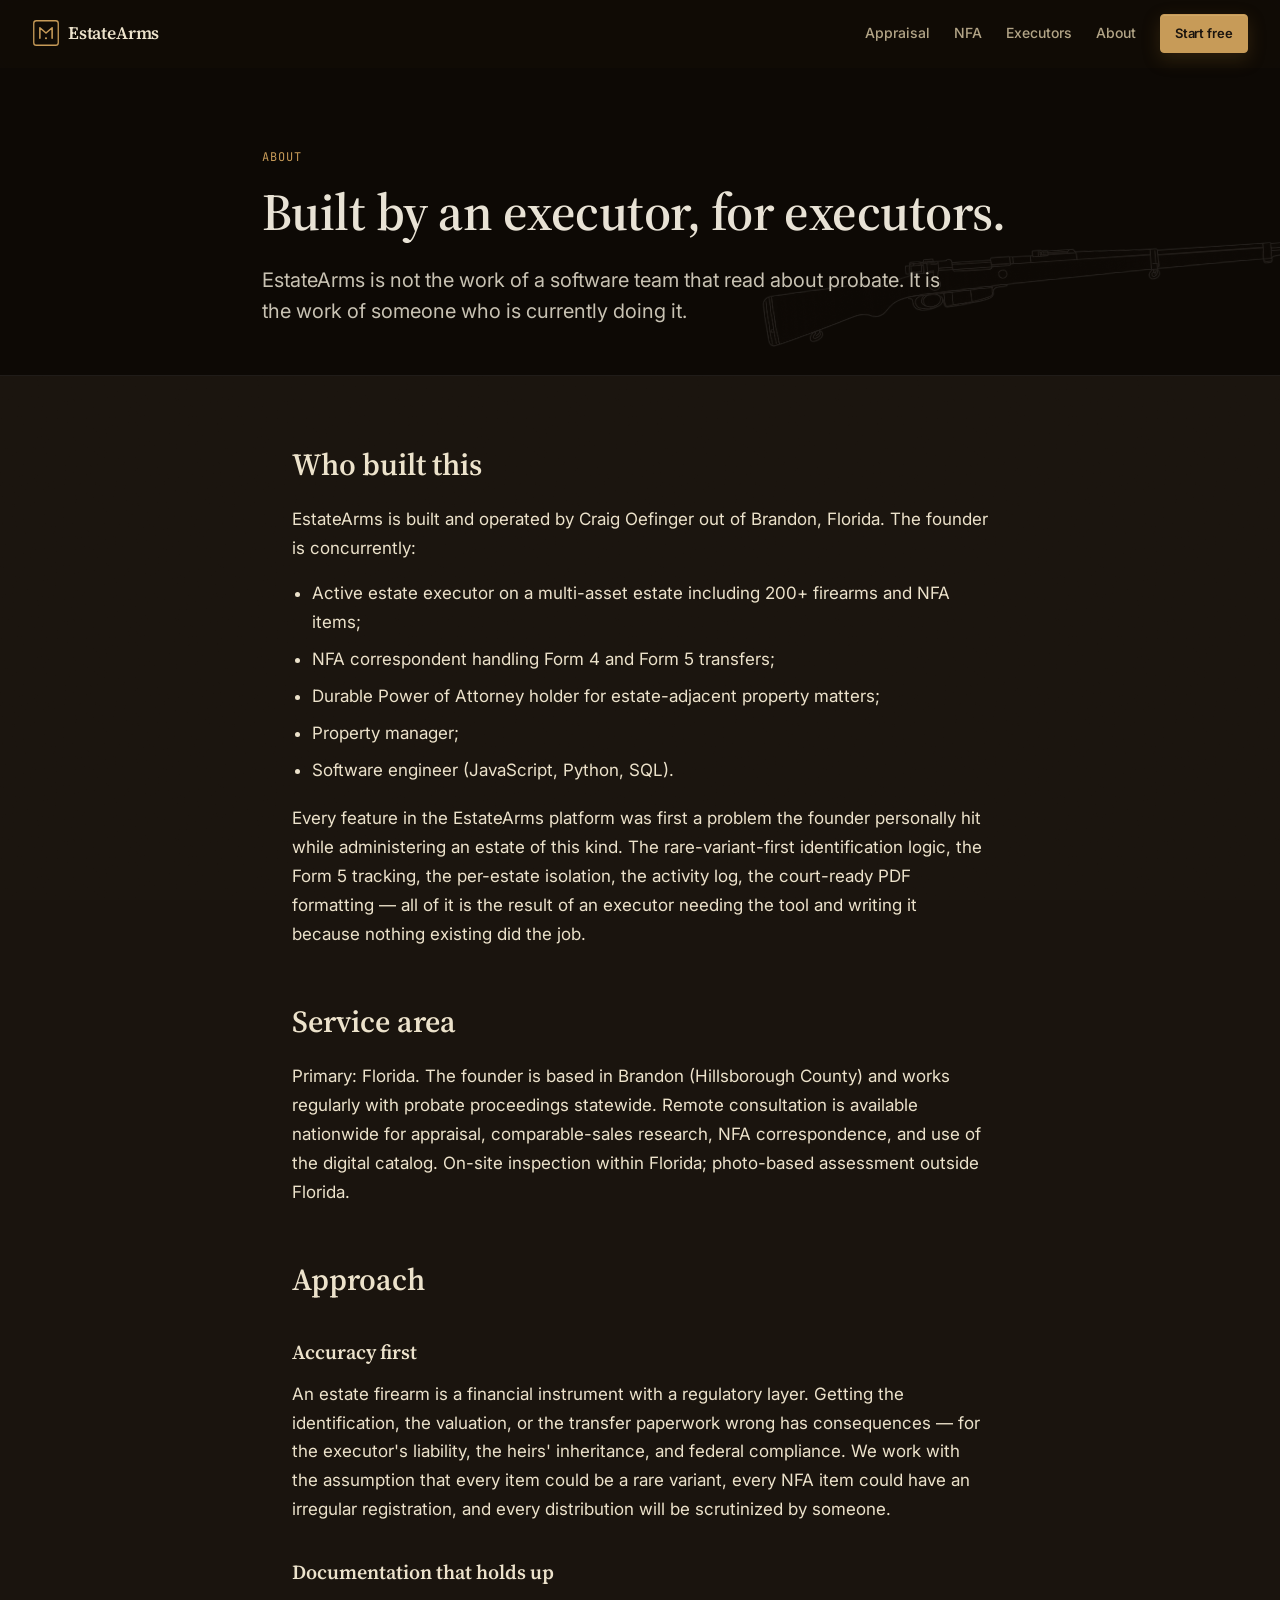
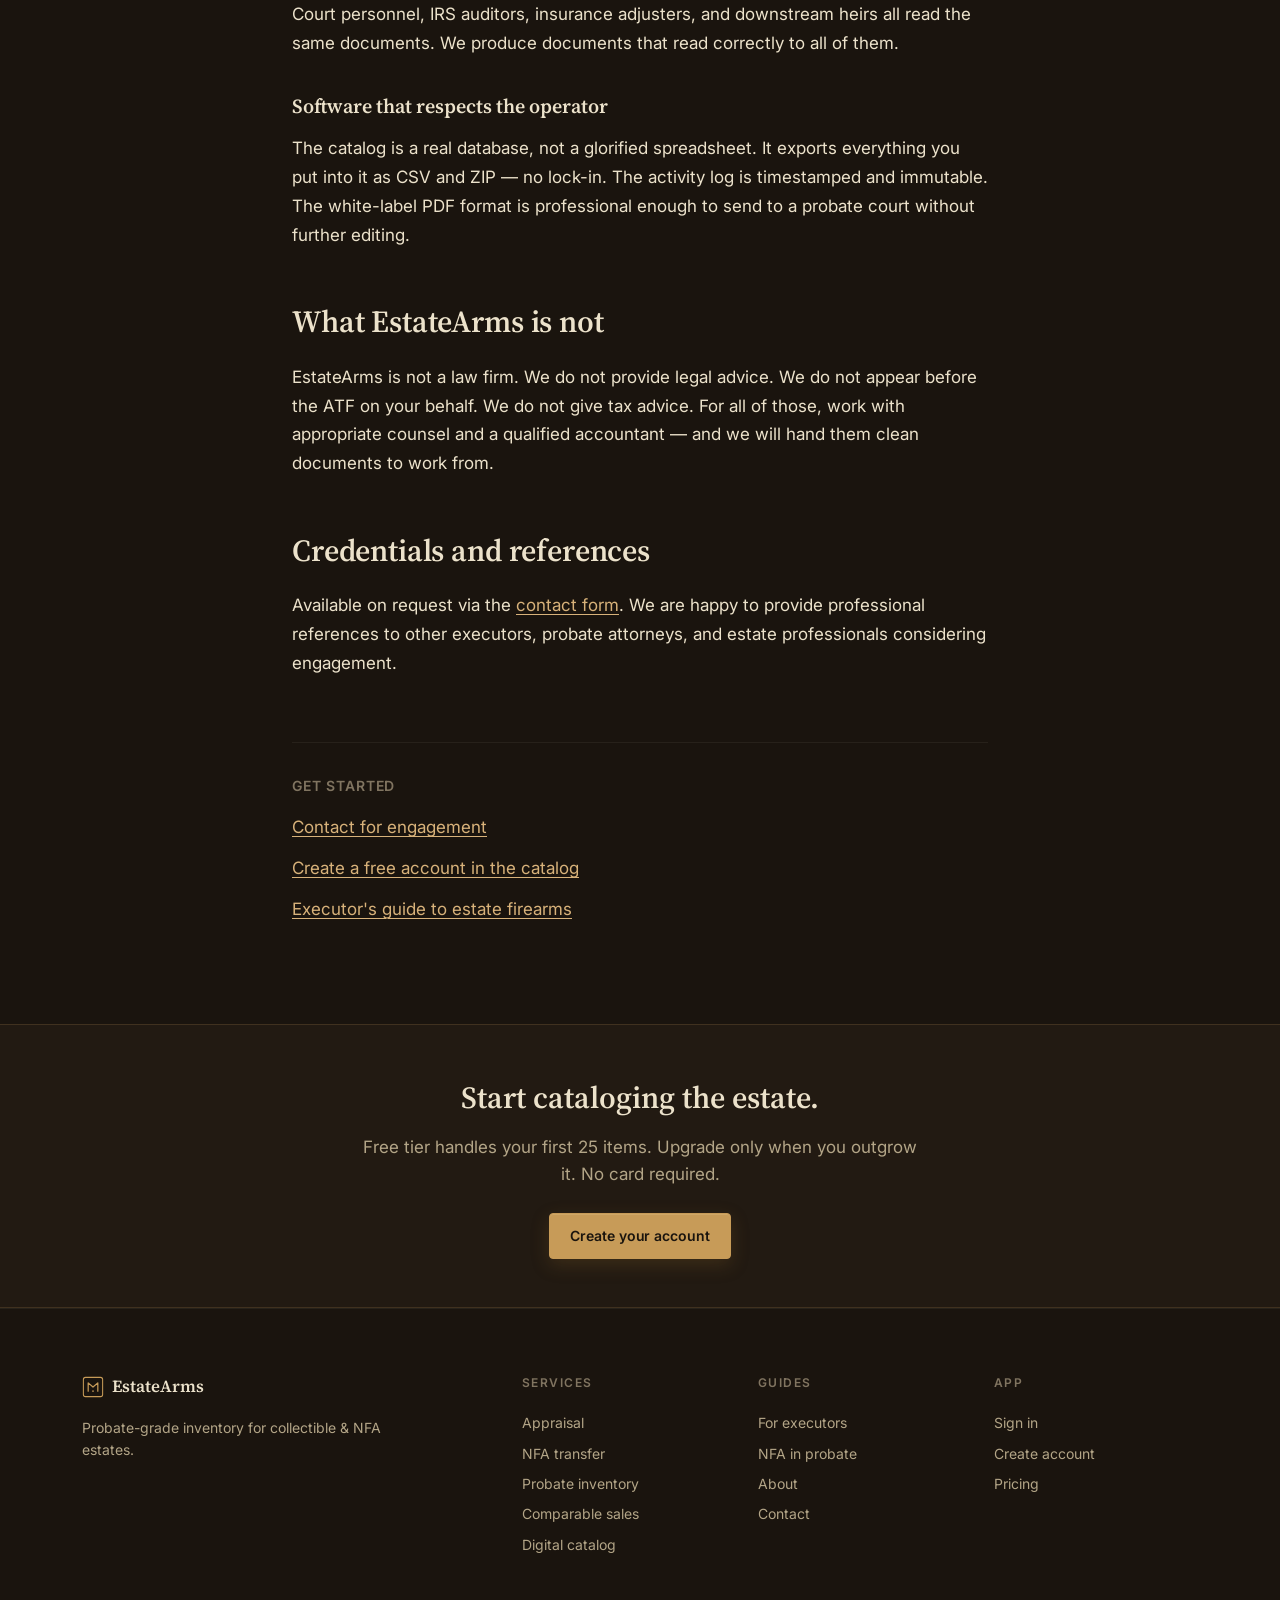
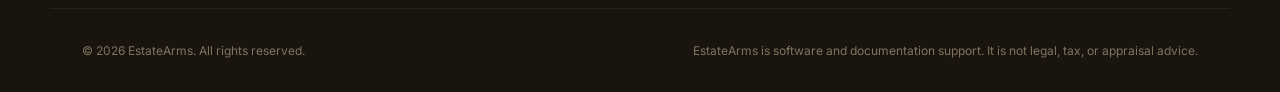
==== commit 02ea495c: "style: schematic decorations on every page + 4 home sections Adds 8 more schematics (Thompson SMG, M" ====
--- a/about.html
+++ b/about.html
@@ -36,6 +36,7 @@
 
   <main>
     <section class="article-hero">
+      <img src="schematic-rifle.png" alt="" aria-hidden="true" class="page-deco page-deco--primary" />
       <div class="container">
         <div class="crumb">About</div>
         <h1>Built by an executor, for executors.</h1>
--- a/styles.css
+++ b/styles.css
@@ -1,3 +1,28 @@
+/* ───────────────────────── Page surface ─────────────────────────
+   Soft warm-light pools at top and bottom-right (like an overhead lamp
+   and a far wall sconce) plus a fine grain that scrolls with the page —
+   gives the dark walnut surface tactile depth. */
+html { background: #1a140e; }
+body {
+  background:
+    radial-gradient(ellipse 90% 50% at 50% -10%, rgba(199, 155, 88, 0.12), transparent 65%) fixed,
+    radial-gradient(ellipse 60% 50% at 100% 110%, rgba(138, 58, 40, 0.10), transparent 70%) fixed,
+    radial-gradient(ellipse 50% 40% at 0% 50%, rgba(78, 50, 28, 0.10), transparent 75%) fixed;
+  background-color: #1a140e;
+  position: relative;
+}
+body::before {
+  content: '';
+  position: fixed;
+  inset: 0;
+  pointer-events: none;
+  z-index: 0;
+  background-image: url("data:image/svg+xml;utf8,<svg xmlns='http://www.w3.org/2000/svg' width='220' height='220'><filter id='n'><feTurbulence type='fractalNoise' baseFrequency='0.9' numOctaves='2' stitchTiles='stitch'/><feColorMatrix values='0 0 0 0 0.95  0 0 0 0 0.85  0 0 0 0 0.70  0 0 0 0.55 0'/></filter><rect width='100%' height='100%' filter='url(%23n)'/></svg>");
+  opacity: 0.06;
+  mix-blend-mode: overlay;
+}
+.site-header, main, footer { position: relative; z-index: 1; }
+
 /* ───────────────────────── Tokens ───────────────────────── */
 :root {
   /* Color: leather-bound study. Warm walnut surfaces, aged brass accents,
@@ -183,11 +208,63 @@
 
 /* ───────────────────────── Hero ───────────────────────── */
 .hero {
+  position: relative;
+  isolation: isolate;
   padding: clamp(var(--space-16), 11vw, var(--space-32)) 0 clamp(var(--space-12), 8vw, var(--space-24));
   background:
-    radial-gradient(ellipse 90% 70% at 50% 0%, rgba(199, 155, 88, 0.16), transparent 65%),
-    radial-gradient(ellipse 50% 40% at 80% 100%, rgba(138, 58, 40, 0.10), transparent 70%),
+    /* overhead brass lamp — strong, off-center */
+    radial-gradient(ellipse 55% 45% at 30% 0%, rgba(225, 175, 95, 0.32), transparent 60%),
+    /* far-corner oxblood sconce */
+    radial-gradient(ellipse 65% 55% at 110% 100%, rgba(170, 70, 50, 0.22), transparent 60%),
+    /* secondary warm glow */
+    radial-gradient(ellipse 35% 30% at 75% 30%, rgba(199, 155, 88, 0.10), transparent 70%),
+    /* edge vignette — darken corners */
+    radial-gradient(ellipse 120% 90% at 50% 50%, transparent 38%, rgba(6, 4, 2, 0.55) 100%),
     var(--bg);
+  overflow: hidden;
+}
+/* Faint firearm schematics drifting in the hero negative space.
+   Inverted from black-on-transparent line art to warm cream-on-walnut
+   via filter. Very low opacity — felt, not seen. */
+.hero-deco {
+  position: absolute;
+  pointer-events: none;
+  user-select: none;
+  z-index: -1;
+  filter: invert(1) brightness(1.6) sepia(0.3) hue-rotate(345deg) saturate(0.8);
+  mix-blend-mode: screen;
+}
+.hero-deco--pistol {
+  /* large pistol drifting through the right side of the hero */
+  top: 8%;
+  right: -6%;
+  width: clamp(420px, 52vw, 780px);
+  opacity: 0.09;
+  transform: rotate(-4deg);
+}
+.hero-deco--revolver {
+  /* smaller revolver low-left, ghosted further */
+  bottom: -8%;
+  left: -4%;
+  width: clamp(260px, 28vw, 420px);
+  opacity: 0.05;
+  transform: rotate(8deg);
+}
+@media (max-width: 720px) {
+  /* on phones, hide the revolver and keep just one accent */
+  .hero-deco--revolver { display: none; }
+  .hero-deco--pistol { opacity: 0.06; right: -20%; }
+}
+
+.hero::before {
+  content: '';
+  position: absolute;
+  inset: 0;
+  pointer-events: none;
+  z-index: -1;
+  background-image: url("data:image/svg+xml;utf8,<svg xmlns='http://www.w3.org/2000/svg' width='220' height='220'><filter id='n'><feTurbulence type='fractalNoise' baseFrequency='0.85' numOctaves='2' stitchTiles='stitch'/><feColorMatrix values='0 0 0 0 0.95  0 0 0 0 0.85  0 0 0 0 0.70  0 0 0 0.8 0'/></filter><rect width='100%' height='100%' filter='url(%23n)'/></svg>");
+  opacity: 0.10;
+  mix-blend-mode: overlay;
 }
 .eyebrow {
   display: inline-flex;
@@ -972,3 +1049,79 @@
   outline-offset: 1px;
   border-color: var(--accent);
 }
+
+/* ───────────────────────── Content-page decorations ─────────────────────────
+   Same visual treatment as the hero schematics but positioned within the
+   .article-hero block of each content page. Multiple variants for variety. */
+.article-hero { position: relative; isolation: isolate; overflow: hidden; }
+.article-body { position: relative; overflow: hidden; }
+
+.page-deco {
+  position: absolute;
+  pointer-events: none;
+  user-select: none;
+  z-index: -1;
+  filter: invert(1) brightness(1.6) sepia(0.3) hue-rotate(345deg) saturate(0.8);
+  mix-blend-mode: screen;
+}
+/* Primary firearm decoration — large, right side of hero */
+.page-deco--primary {
+  top: 8%; right: -6%;
+  width: clamp(380px, 48vw, 700px);
+  opacity: 0.085;
+  transform: rotate(-4deg);
+}
+/* Secondary — smaller, ghosted further, lower-left */
+.page-deco--secondary {
+  bottom: -8%; left: -4%;
+  width: clamp(240px, 30vw, 420px);
+  opacity: 0.05;
+  transform: rotate(6deg);
+}
+/* Form blueprint — more compact, upper-right */
+.page-deco--form {
+  top: 4%; right: 3%;
+  width: clamp(180px, 20vw, 300px);
+  opacity: 0.08;
+  transform: rotate(-3deg);
+}
+/* Secondary form — bottom-left, smaller */
+.page-deco--form-secondary {
+  bottom: 5%; left: -2%;
+  width: clamp(140px, 16vw, 240px);
+  opacity: 0.06;
+  transform: rotate(5deg);
+}
+/* Long-rifle band — for horizontal accent across body sections */
+.page-deco--band {
+  bottom: -15%; right: -10%;
+  width: clamp(500px, 70vw, 1000px);
+  opacity: 0.045;
+  transform: rotate(-2deg);
+}
+
+@media (max-width: 720px) {
+  /* simplify on mobile — keep one primary, drop secondary */
+  .page-deco--secondary, .page-deco--form-secondary, .page-deco--band { display: none; }
+  .page-deco--primary { opacity: 0.06; right: -22%; }
+  .page-deco--form { opacity: 0.05; }
+}
+
+/* Mid-section drifters for the homepage — sit behind the audiences/pricing
+   sections via the section's own ::after */
+.section { position: relative; }
+.section-deco {
+  position: absolute;
+  inset: 0;
+  pointer-events: none;
+  z-index: 0;
+  overflow: hidden;
+}
+.section-deco img {
+  position: absolute;
+  filter: invert(1) brightness(1.6) sepia(0.3) hue-rotate(345deg) saturate(0.8);
+  mix-blend-mode: screen;
+  pointer-events: none;
+  user-select: none;
+}
+.section > .container { position: relative; z-index: 1; }
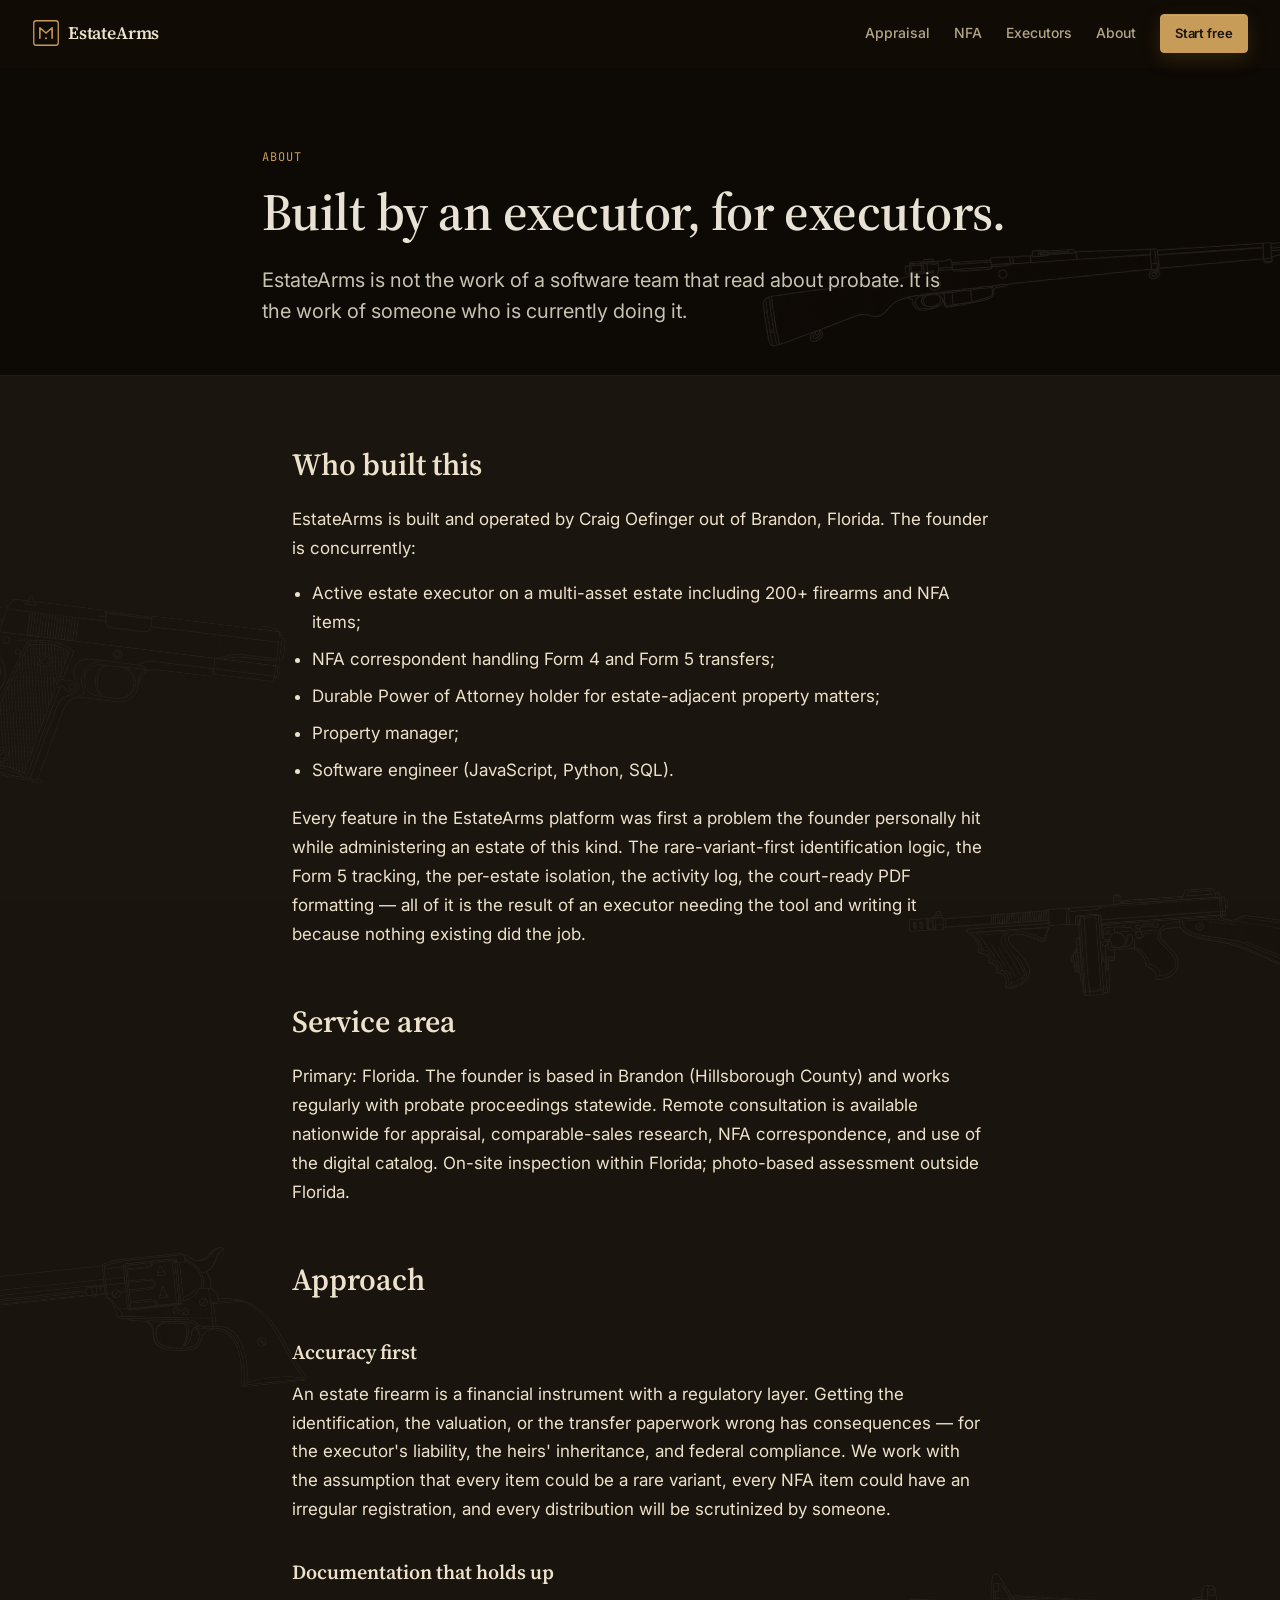
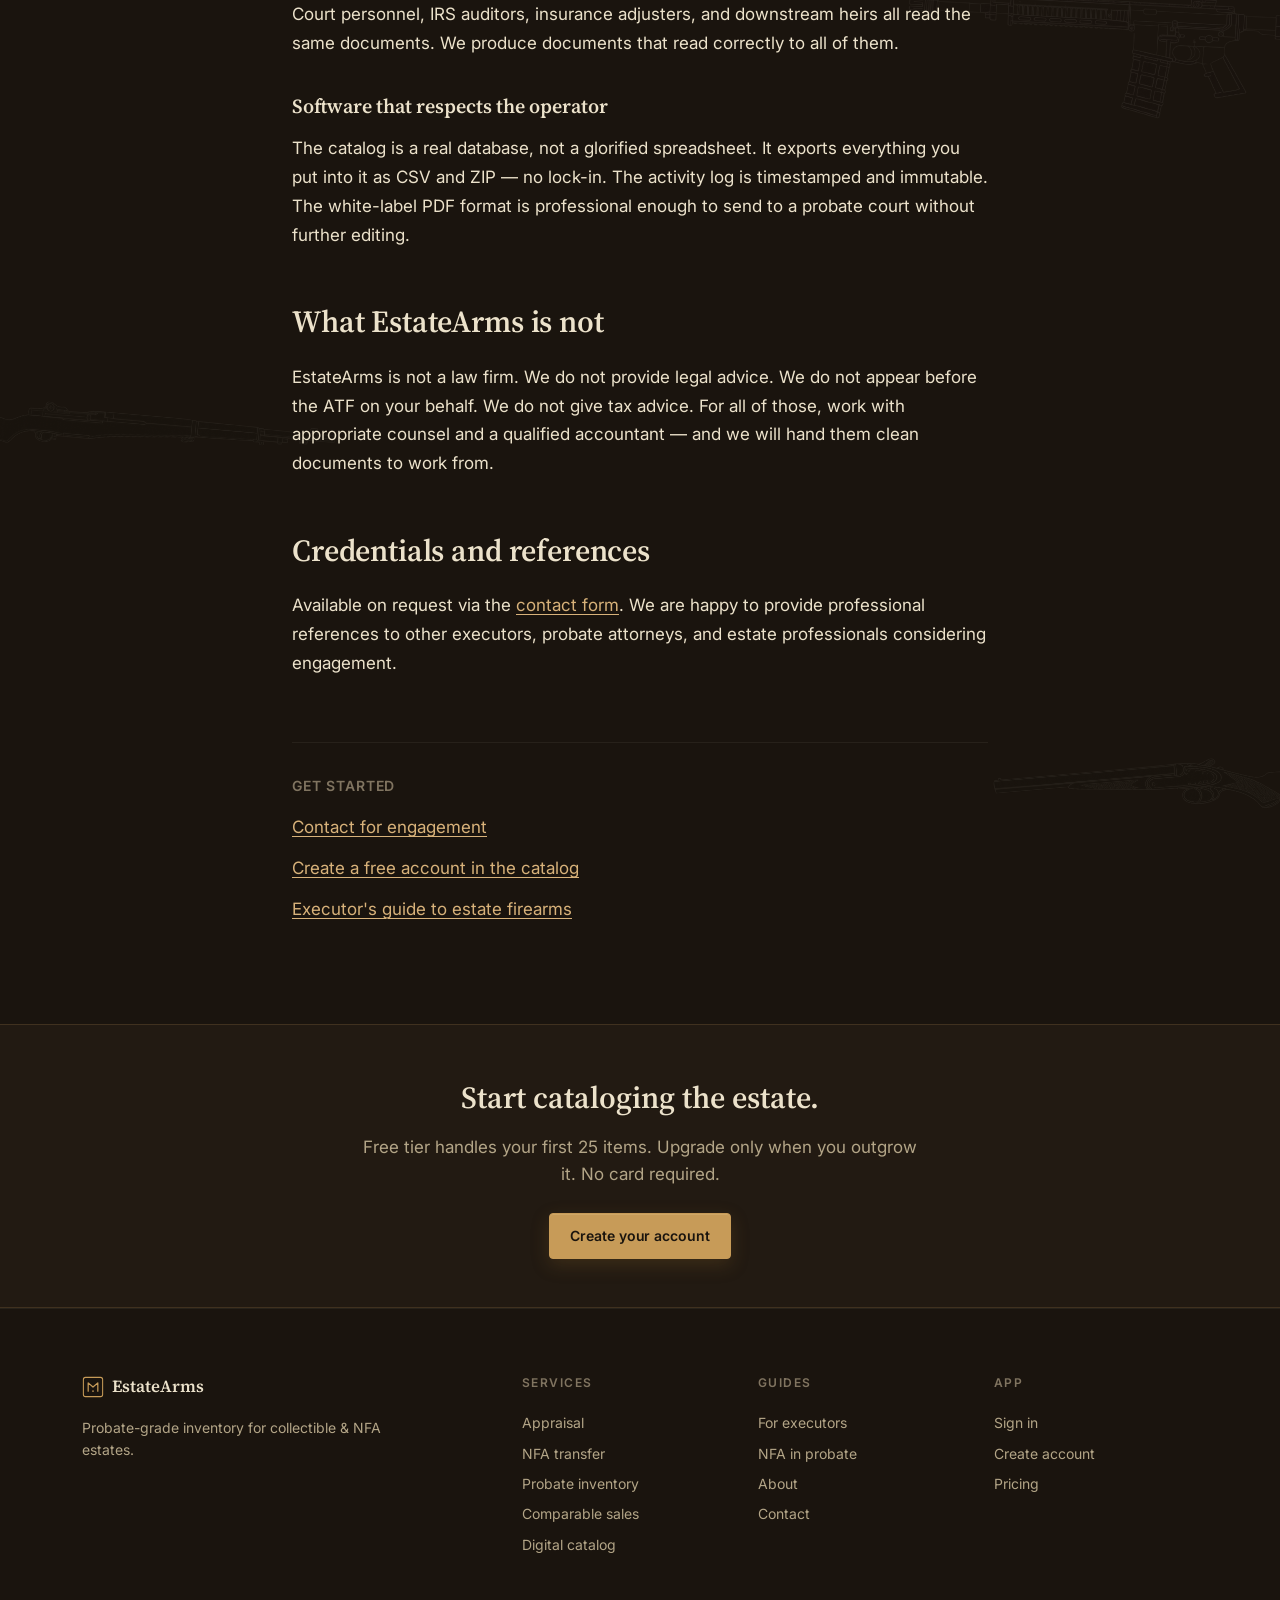
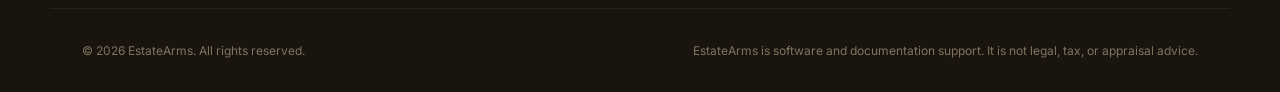
==== commit 79a26c8d: "style: distribute schematic decorations through page bodies Each content page now has 4-7 additional" ====
--- a/about.html
+++ b/about.html
@@ -45,6 +45,12 @@
     </section>
 
     <section class="article-body">
+      <img src="schematic-pistol.png" alt="" aria-hidden="true" class="page-deco-body page-deco-body--tl" />
+      <img src="schematic-thompson.png" alt="" aria-hidden="true" class="page-deco-body page-deco-body--tr" />
+      <img src="schematic-revolver.png" alt="" aria-hidden="true" class="page-deco-body page-deco-body--ml" />
+      <img src="schematic-ar15.png" alt="" aria-hidden="true" class="page-deco-body page-deco-body--mr" />
+      <img src="schematic-garand.png" alt="" aria-hidden="true" class="page-deco-body page-deco-body--bl" />
+      <img src="schematic-shotgun.png" alt="" aria-hidden="true" class="page-deco-body page-deco-body--br" />
       <div class="container">
 <h2>Who built this</h2>
 <p>EstateArms is built and operated by Craig Oefinger out of Brandon, Florida. The founder is concurrently:</p>
--- a/styles.css
+++ b/styles.css
@@ -1125,3 +1125,30 @@
   user-select: none;
 }
 .section > .container { position: relative; z-index: 1; }
+
+/* ───── Body decorations: drift through article-body content ─────
+   Six positional variants distributed top→bottom, alternating sides.
+   Article-body already has position:relative; overflow:hidden. */
+.page-deco-body {
+  position: absolute;
+  pointer-events: none;
+  user-select: none;
+  z-index: -1;
+  filter: invert(1) brightness(1.6) sepia(0.3) hue-rotate(345deg) saturate(0.8);
+  mix-blend-mode: screen;
+}
+.page-deco-body--tl { top: 8%;  left: -8%;  width: clamp(280px, 36vw, 540px); opacity: 0.045; transform: rotate(7deg); }
+.page-deco-body--tr { top: 18%; right: -10%; width: clamp(320px, 40vw, 600px); opacity: 0.05;  transform: rotate(-4deg); }
+.page-deco-body--ml { top: 36%; left: -6%;  width: clamp(260px, 32vw, 480px); opacity: 0.045; transform: rotate(-6deg); }
+.page-deco-body--mr { top: 50%; right: -8%; width: clamp(300px, 38vw, 560px); opacity: 0.05;  transform: rotate(3deg); }
+.page-deco-body--bl { top: 68%; left: -7%;  width: clamp(280px, 34vw, 500px); opacity: 0.045; transform: rotate(5deg); }
+.page-deco-body--br { top: 84%; right: -9%; width: clamp(260px, 32vw, 480px); opacity: 0.045; transform: rotate(-5deg); }
+/* form variants — smaller and more upright */
+.page-deco-body--form-tr { top: 12%; right: 1%; width: clamp(160px, 18vw, 260px); opacity: 0.055; transform: rotate(-4deg); }
+.page-deco-body--form-mr { top: 44%; right: 1%; width: clamp(160px, 18vw, 260px); opacity: 0.05;  transform: rotate(3deg); }
+.page-deco-body--form-bl { top: 76%; left: 1%;  width: clamp(140px, 16vw, 220px); opacity: 0.05;  transform: rotate(-2deg); }
+
+@media (max-width: 720px) {
+  .page-deco-body { opacity: 0.04; }
+  .page-deco-body--tl, .page-deco-body--bl, .page-deco-body--form-bl { display: none; }
+}
